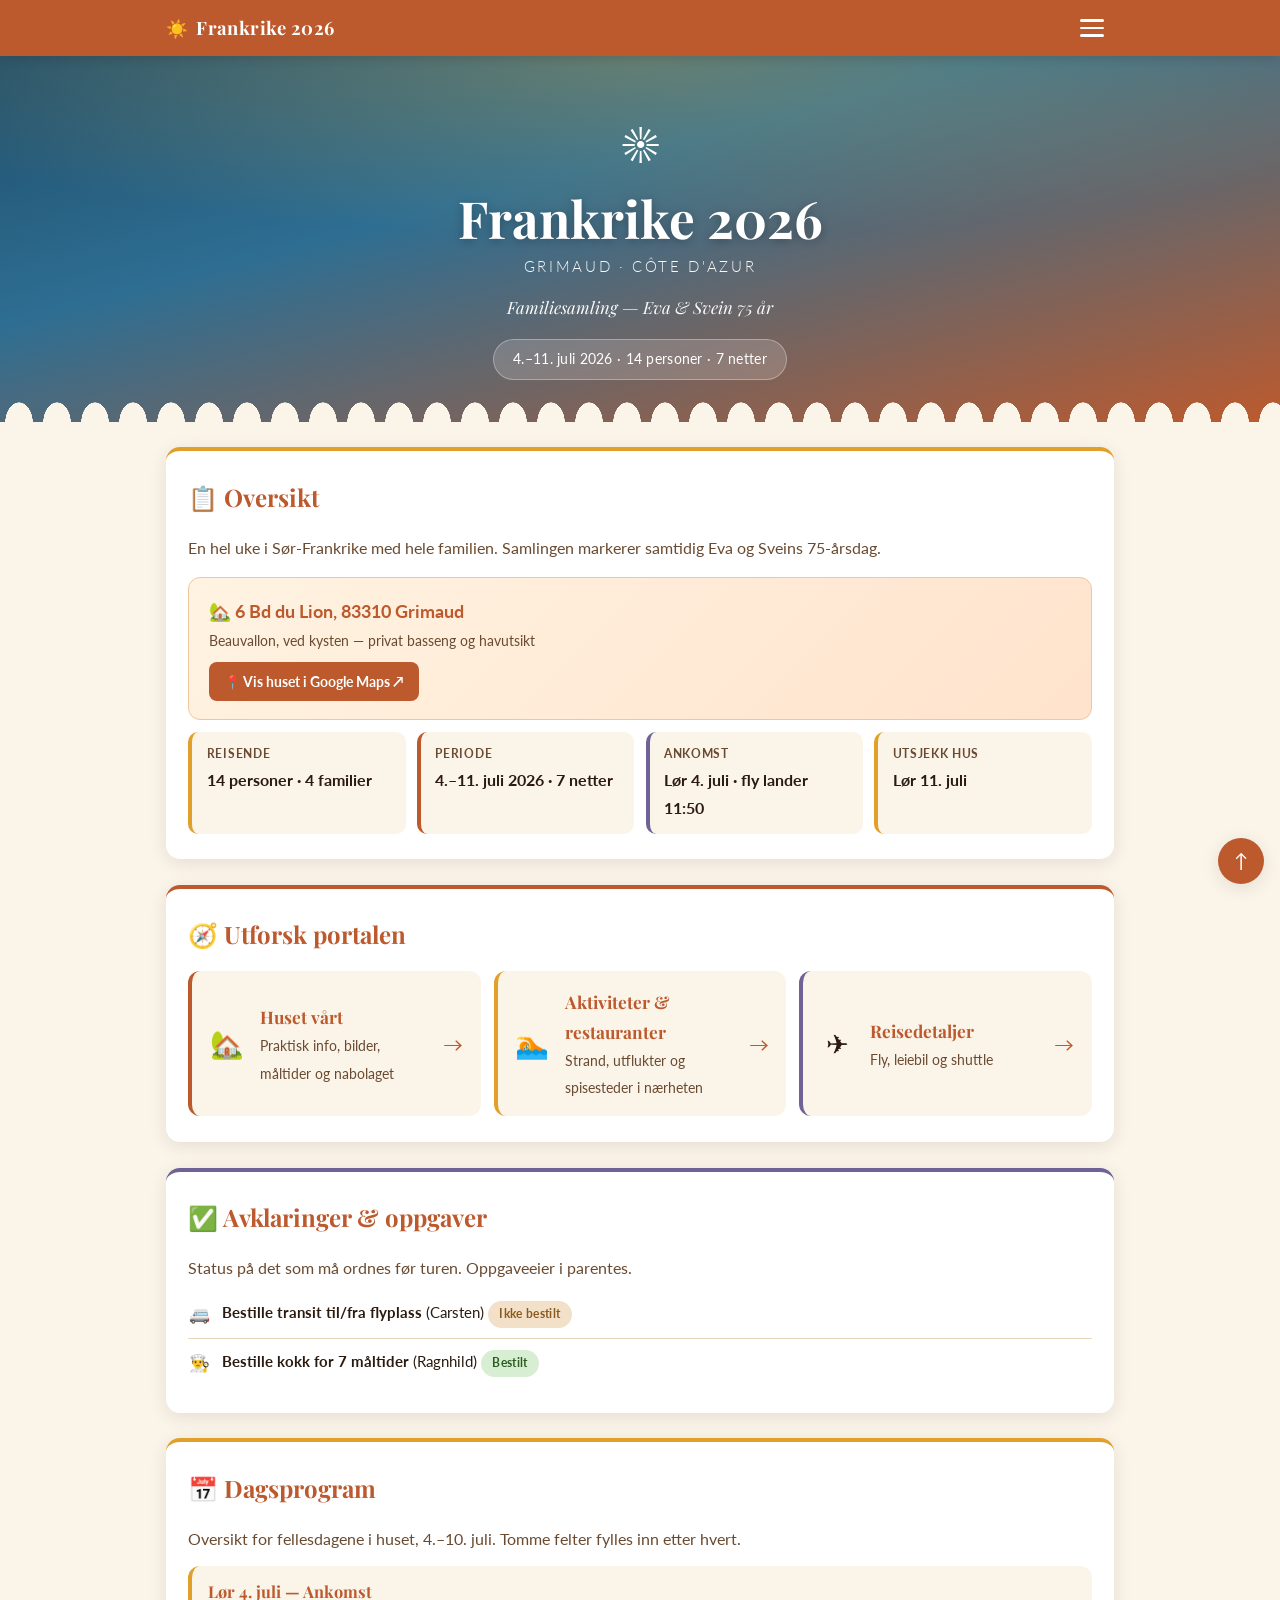
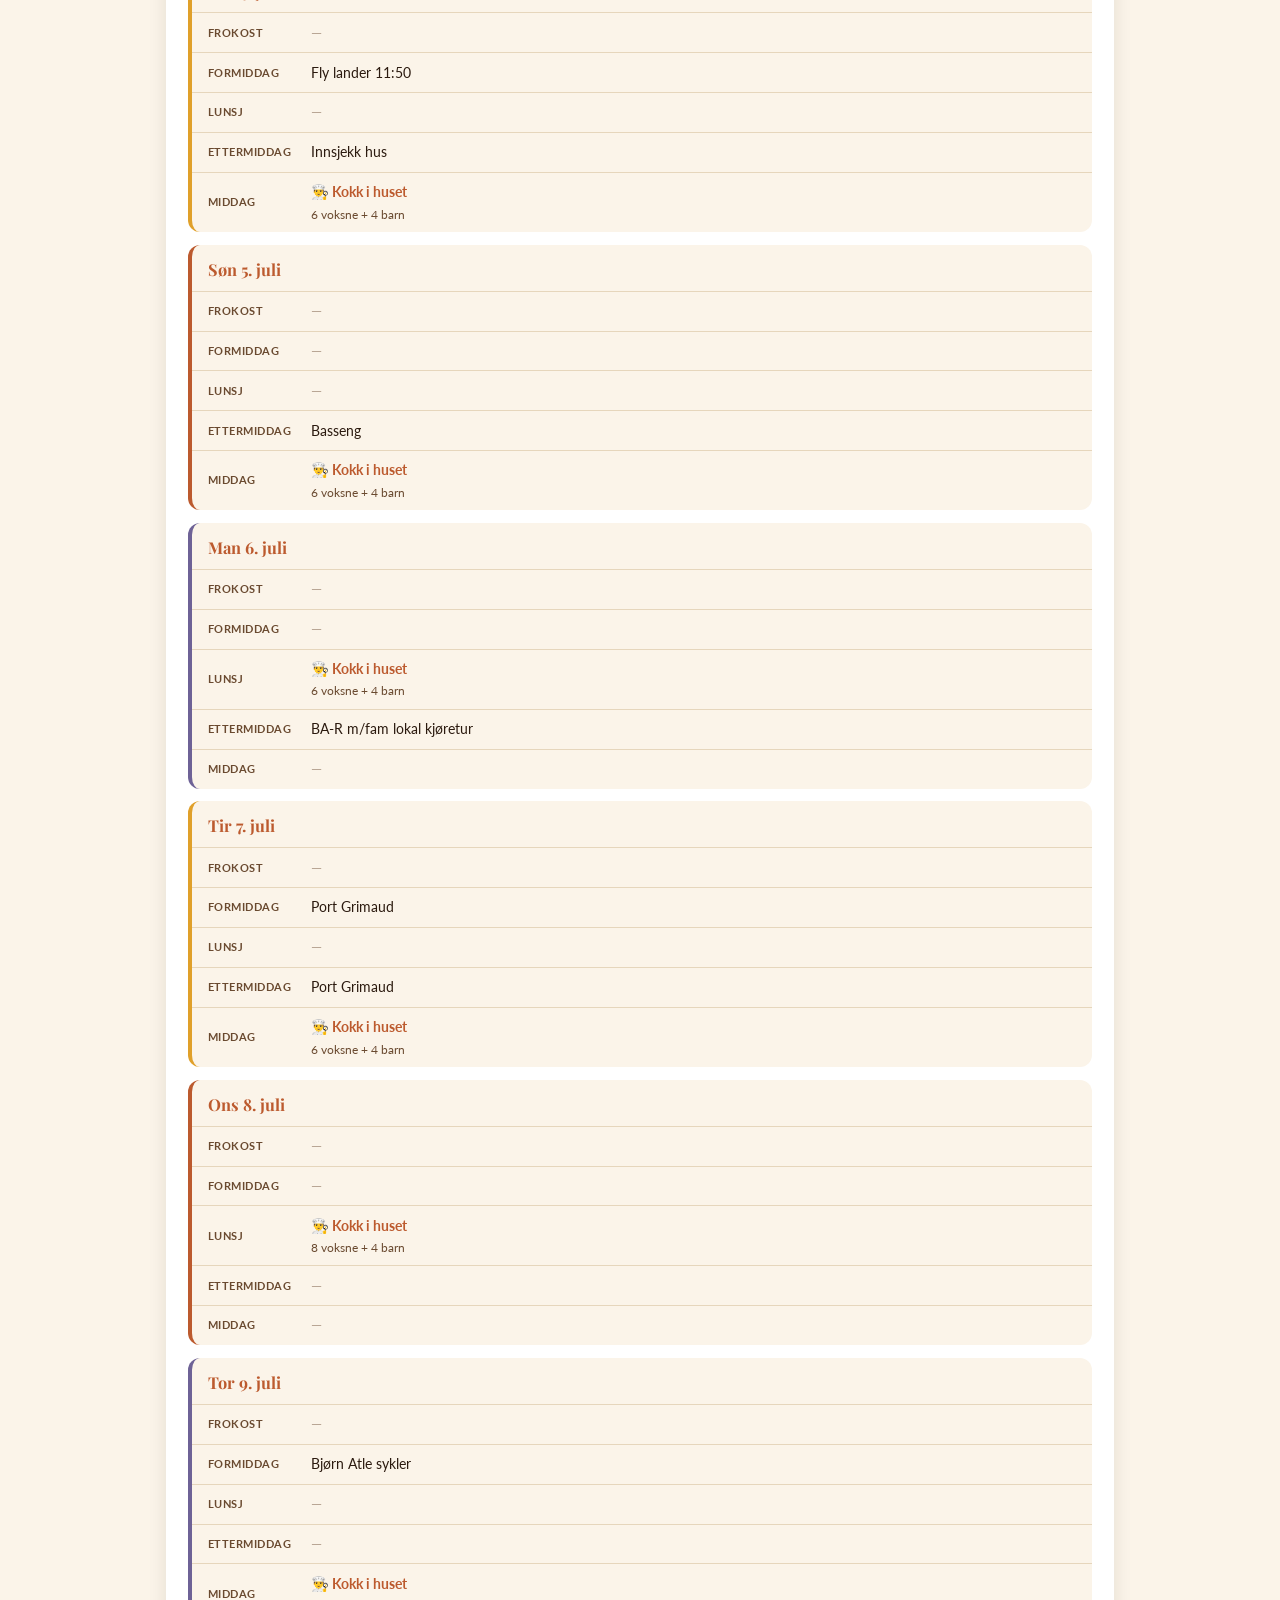
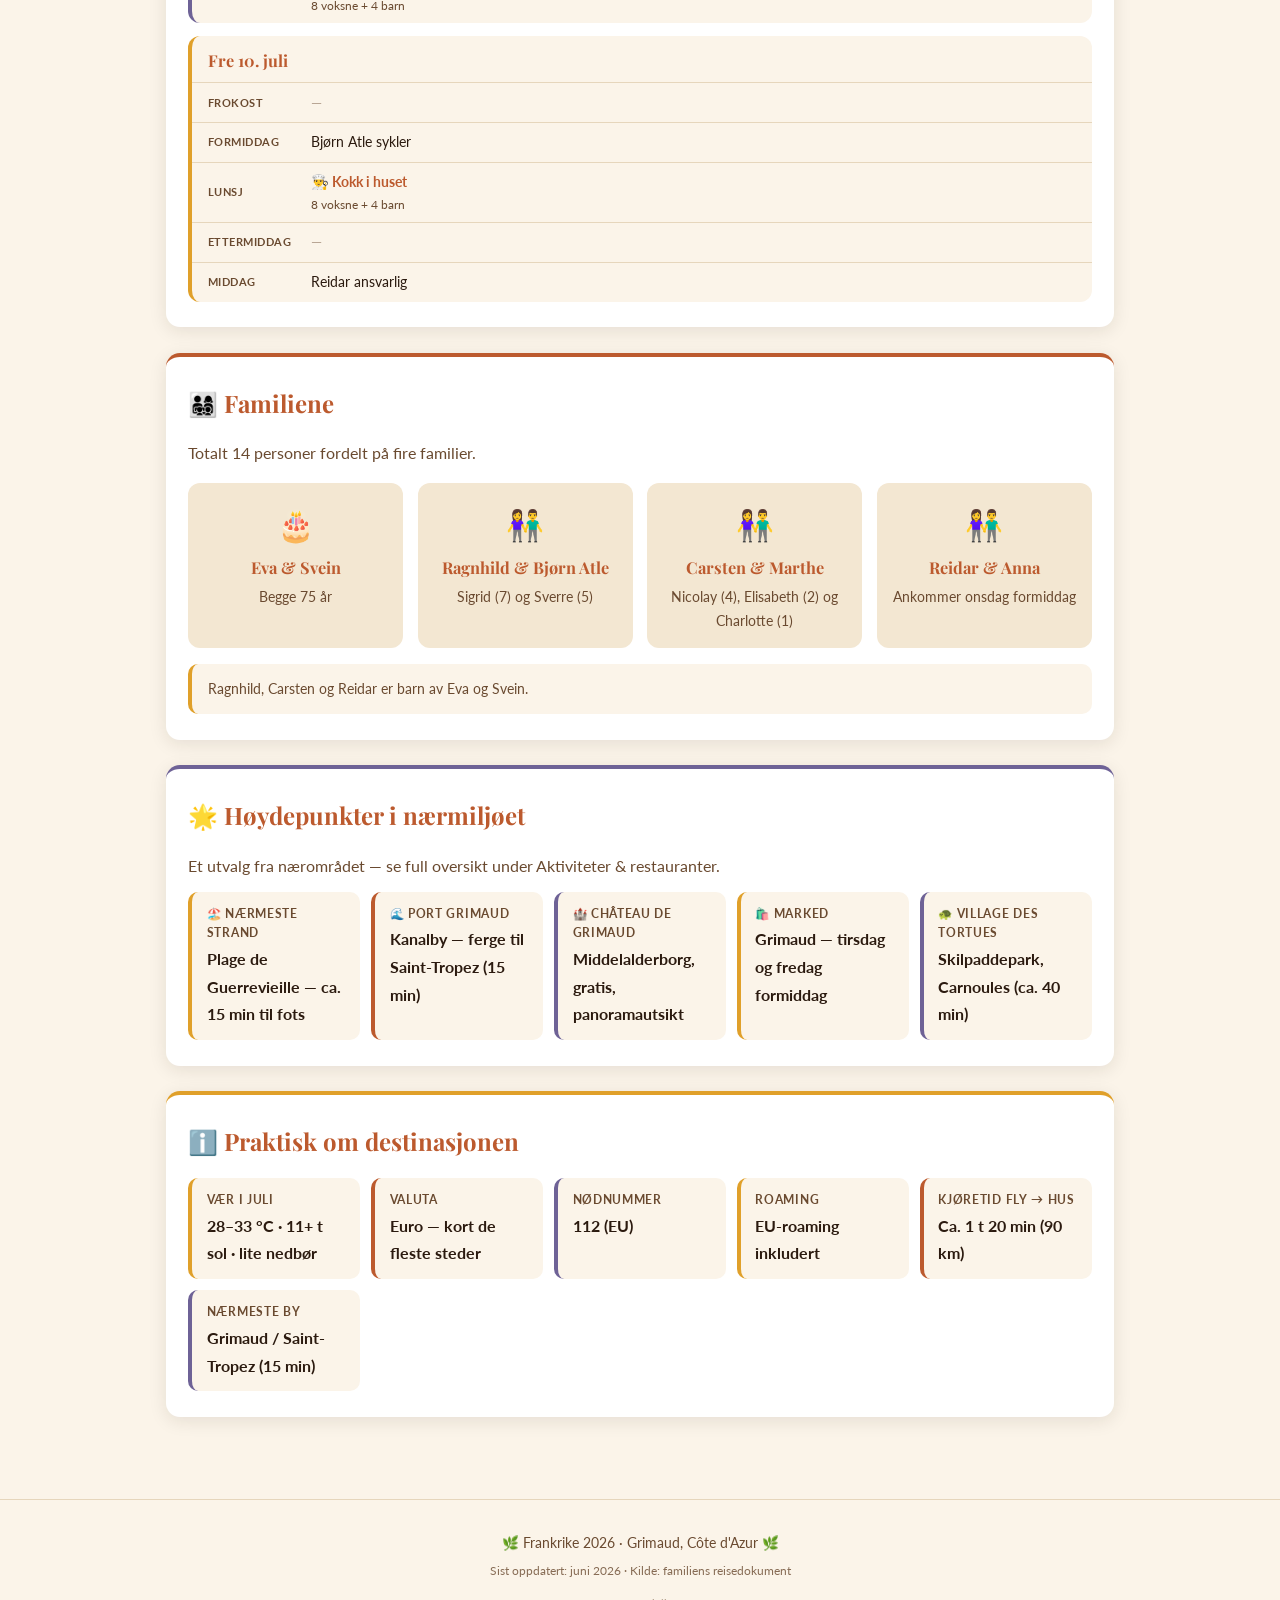
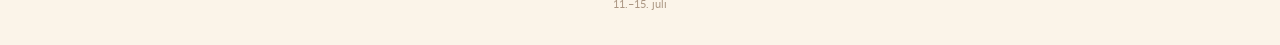
==== index.html @ f60c93c8 "Update index.html" ====
<!DOCTYPE html>
<html lang="no">
<head>
<meta charset="UTF-8" />
<meta name="viewport" content="width=device-width, initial-scale=1.0" />
<meta name="theme-color" content="#BC5A2E" />
<title>Frankrike 2026 · Grimaud</title>
<link rel="preconnect" href="https://fonts.googleapis.com" />
<link rel="preconnect" href="https://fonts.gstatic.com" crossorigin />
<link href="https://fonts.googleapis.com/css2?family=Playfair+Display:ital,wght@0,500;0,700;1,500&family=Lato:wght@300;400;700&display=swap" rel="stylesheet" />
<link rel="stylesheet" href="style.css" />

</head>
<body>

<!-- TOPPLINJE -->
<header class="topbar">
  <div class="topbar-inner">
    <a class="topbar-title" href="index.html"><span class="sol">☀️</span> Frankrike 2026</a>
    <button class="meny-knapp" id="menyKnapp" aria-label="Åpne meny" aria-expanded="false" aria-controls="meny">
      <span></span><span></span><span></span>
    </button>
  </div>
</header>

<!-- MENY -->
<nav class="meny" id="meny" aria-hidden="true">
  <div class="meny-panel">
    <a class="aktiv" href="index.html"><span class="ikon">🏠</span> Hjem</a>
    <a href="huset.html"><span class="ikon">🏡</span> Huset vårt</a>
    <a href="aktiviteter.html"><span class="ikon">🏊</span> Aktiviteter &amp; restauranter</a>
    <a href="reise.html"><span class="ikon">✈️</span> Reisedetaljer</a>
  </div>
</nav>

<!-- HERO -->
<header class="hero" id="hjem">
  <span class="sol-stor">☀️</span>
  <h1>Frankrike 2026</h1>
  <p class="stad">Grimaud · Côte d'Azur</p>
  <p class="ramme">Familiesamling — Eva &amp; Svein 75 år</p>
  <span class="chip">4.–11. juli 2026 · 14 personer · 7 netter</span>
</header>

<main>

  <!-- NØKKELINFO -->
  <section id="oversikt">
    <h2>📋 Oversikt</h2>
    <p class="ingress">En hel uke i Sør-Frankrike med hele familien. Samlingen markerer samtidig Eva og Sveins 75-årsdag.</p>

    <div class="adresse" style="margin-top:1rem">
      <div class="a1">🏡 6 Bd du Lion, 83310 Grimaud</div>
      <div class="a2">Beauvallon, ved kysten — privat basseng og havutsikt</div>
            <a class="kart-knapp" href="https://www.google.com/maps/search/?api=1&amp;query=6+Bd+du+Lion%2C+83310+Grimaud" target="_blank" rel="noopener">📍 Vis huset i Google Maps ↗</a>
    </div>

    <div class="grid">
      <div class="kort"><strong>Reisende</strong><span>14 personer · 4 familier</span></div>
      <div class="kort t"><strong>Periode</strong><span>4.–11. juli 2026 · 7 netter</span></div>
      <div class="kort l"><strong>Ankomst</strong><span>Lør 4. juli · fly lander 11:50</span></div>
      <div class="kort"><strong>Utsjekk hus</strong><span>Lør 11. juli</span></div>
    </div>

  </section>
  <!-- SNARVEIER -->
  <section id="utforsk">
    <h2>🧭 Utforsk portalen</h2>
    <div class="snarvei">
      <a href="huset.html">
        <span class="sn-ik">🏡</span>
        <span class="sn-tekst"><strong>Huset vårt</strong><span>Praktisk info, bilder, måltider og nabolaget</span></span>
        <span class="sn-pil">→</span>
      </a>
      <a href="aktiviteter.html">
        <span class="sn-ik">🏊</span>
        <span class="sn-tekst"><strong>Aktiviteter &amp; restauranter</strong><span>Strand, utflukter og spisesteder i nærheten</span></span>
        <span class="sn-pil">→</span>
      </a>
      <a href="reise.html">
        <span class="sn-ik">✈️</span>
        <span class="sn-tekst"><strong>Reisedetaljer</strong><span>Fly, leiebil og shuttle</span></span>
        <span class="sn-pil">→</span>
      </a>
    </div>
  </section>
  <!-- AVKLARINGER & OPPGAVER -->
  <section id="oppgaver">
    <h2>✅ Avklaringer &amp; oppgaver</h2>
    <p class="ingress">Status på det som må ordnes før turen. Oppgaveeier i parentes.</p>
    <ul class="liste">
      <li><span class="ik">🚐</span><div><strong>Bestille transit til/fra flyplass</strong> (Carsten) <span class="status-pill status-vent">Ikke bestilt</span></div></li>
      <li><span class="ik">👨‍🍳</span><div><strong>Bestille kokk for 7 måltider</strong> (Ragnhild) <span class="status-pill status-betalt">Bestilt</span></div></li>
    </ul>
  </section>
  <!-- DAGSPROGRAM -->
  <section id="dagsprogram">
    <h2>📅 Dagsprogram</h2>
    <p class="ingress">Oversikt for fellesdagene i huset, 4.–10. juli. Tomme felter fylles inn etter hvert.</p>
    <div class="prog">

      <div class="prog-dag">
        <h4>Lør 4. juli — Ankomst</h4>
        <div class="prog-rad"><span class="nar">Frokost</span><span class="hva tom">—</span></div>
        <div class="prog-rad"><span class="nar">Formiddag</span><span class="hva">Fly lander 11:50</span></div>
        <div class="prog-rad"><span class="nar">Lunsj</span><span class="hva tom">—</span></div>
        <div class="prog-rad"><span class="nar">Ettermiddag</span><span class="hva">Innsjekk hus</span></div>
        <div class="prog-rad"><span class="nar">Middag</span><span class="hva kokk">👨‍🍳 Kokk i huset <span class="ant">6 voksne + 4 barn</span></span></div>
      </div>

      <div class="prog-dag">
        <h4>Søn 5. juli</h4>
        <div class="prog-rad"><span class="nar">Frokost</span><span class="hva tom">—</span></div>
        <div class="prog-rad"><span class="nar">Formiddag</span><span class="hva tom">—</span></div>
        <div class="prog-rad"><span class="nar">Lunsj</span><span class="hva tom">—</span></div>
        <div class="prog-rad"><span class="nar">Ettermiddag</span><span class="hva">Basseng</span></div>
        <div class="prog-rad"><span class="nar">Middag</span><span class="hva kokk">👨‍🍳 Kokk i huset <span class="ant">6 voksne + 4 barn</span></span></div>
      </div>

      <div class="prog-dag">
        <h4>Man 6. juli</h4>
        <div class="prog-rad"><span class="nar">Frokost</span><span class="hva tom">—</span></div>
        <div class="prog-rad"><span class="nar">Formiddag</span><span class="hva tom">—</span></div>
        <div class="prog-rad"><span class="nar">Lunsj</span><span class="hva kokk">👨‍🍳 Kokk i huset <span class="ant">6 voksne + 4 barn</span></span></div>
        <div class="prog-rad"><span class="nar">Ettermiddag</span><span class="hva">BA-R m/fam lokal kjøretur</span></div>
        <div class="prog-rad"><span class="nar">Middag</span><span class="hva tom">—</span></div>
      </div>

      <div class="prog-dag">
        <h4>Tir 7. juli</h4>
        <div class="prog-rad"><span class="nar">Frokost</span><span class="hva tom">—</span></div>
        <div class="prog-rad"><span class="nar">Formiddag</span><span class="hva">Port Grimaud</span></div>
        <div class="prog-rad"><span class="nar">Lunsj</span><span class="hva tom">—</span></div>
        <div class="prog-rad"><span class="nar">Ettermiddag</span><span class="hva">Port Grimaud</span></div>
        <div class="prog-rad"><span class="nar">Middag</span><span class="hva kokk">👨‍🍳 Kokk i huset <span class="ant">6 voksne + 4 barn</span></span></div>
      </div>

      <div class="prog-dag">
        <h4>Ons 8. juli</h4>
        <div class="prog-rad"><span class="nar">Frokost</span><span class="hva tom">—</span></div>
        <div class="prog-rad"><span class="nar">Formiddag</span><span class="hva tom">—</span></div>
        <div class="prog-rad"><span class="nar">Lunsj</span><span class="hva kokk">👨‍🍳 Kokk i huset <span class="ant">8 voksne + 4 barn</span></span></div>
        <div class="prog-rad"><span class="nar">Ettermiddag</span><span class="hva tom">—</span></div>
        <div class="prog-rad"><span class="nar">Middag</span><span class="hva tom">—</span></div>
      </div>

      <div class="prog-dag">
        <h4>Tor 9. juli</h4>
        <div class="prog-rad"><span class="nar">Frokost</span><span class="hva tom">—</span></div>
        <div class="prog-rad"><span class="nar">Formiddag</span><span class="hva">Bjørn Atle sykler</span></div>
        <div class="prog-rad"><span class="nar">Lunsj</span><span class="hva tom">—</span></div>
        <div class="prog-rad"><span class="nar">Ettermiddag</span><span class="hva tom">—</span></div>
        <div class="prog-rad"><span class="nar">Middag</span><span class="hva kokk">👨‍🍳 Kokk i huset <span class="ant">8 voksne + 4 barn</span></span></div>
      </div>

      <div class="prog-dag">
        <h4>Fre 10. juli</h4>
        <div class="prog-rad"><span class="nar">Frokost</span><span class="hva tom">—</span></div>
        <div class="prog-rad"><span class="nar">Formiddag</span><span class="hva">Bjørn Atle sykler</span></div>
        <div class="prog-rad"><span class="nar">Lunsj</span><span class="hva kokk">👨‍🍳 Kokk i huset <span class="ant">8 voksne + 4 barn</span></span></div>
        <div class="prog-rad"><span class="nar">Ettermiddag</span><span class="hva tom">—</span></div>
        <div class="prog-rad"><span class="nar">Middag</span><span class="hva">Reidar ansvarlig</span></div>
      </div>

    </div>
  </section>
  <!-- FAMILIENE -->
  <section id="familiene">
    <h2>👨‍👩‍👧‍👦 Familiene</h2>
    <p class="ingress">Totalt 14 personer fordelt på fire familier.</p>
    <div class="fam">
      <div class="fam-kort"><span class="e">🎂</span><h4>Eva &amp; Svein</h4><p>Begge 75 år</p></div>
      <div class="fam-kort"><span class="e">👫</span><h4>Ragnhild &amp; Bjørn Atle</h4><p>Sigrid (7) og Sverre (5)</p></div>
      <div class="fam-kort"><span class="e">👫</span><h4>Carsten &amp; Marthe</h4><p>Nicolay (4), Elisabeth (2) og Charlotte (1)</p></div>
      <div class="fam-kort"><span class="e">👫</span><h4>Reidar &amp; Anna</h4><p>Ankommer onsdag formiddag</p></div>
    </div>
    <p class="notis">Ragnhild, Carsten og Reidar er barn av Eva og Svein.</p>
  </section>
  <!-- HØYDEPUNKTER -->
  <section id="hoydepunkter">
    <h2>🌟 Høydepunkter i nærmiljøet</h2>
    <p class="ingress">Et utvalg fra nærområdet — se full oversikt under Aktiviteter &amp; restauranter.</p>
    <div class="grid">
      <div class="kort"><strong>🏖️ Nærmeste strand</strong><span>Plage de Guerrevieille — ca. 15 min til fots</span></div>
      <div class="kort t"><strong>🌊 Port Grimaud</strong><span>Kanalby — ferge til Saint-Tropez (15 min)</span></div>
      <div class="kort l"><strong>🏰 Château de Grimaud</strong><span>Middelalderborg, gratis, panoramautsikt</span></div>
      <div class="kort"><strong>🛍️ Marked</strong><span>Grimaud — tirsdag og fredag formiddag</span></div>
      <div class="kort l"><strong>🐢 Village des Tortues</strong><span>Skilpaddepark, Carnoules (ca. 40 min)</span></div>
    </div>
  </section>
  <!-- PRAKTISK OM DESTINASJONEN -->
  <section id="praktisk-kort">
    <h2>ℹ️ Praktisk om destinasjonen</h2>
    <div class="grid">
      <div class="kort"><strong>Vær i juli</strong><span>28–33 °C · 11+ t sol · lite nedbør</span></div>
      <div class="kort t"><strong>Valuta</strong><span>Euro — kort de fleste steder</span></div>
      <div class="kort l"><strong>Nødnummer</strong><span>112 (EU)</span></div>
      <div class="kort"><strong>Roaming</strong><span>EU-roaming inkludert</span></div>
      <div class="kort t"><strong>Kjøretid fly → hus</strong><span>Ca. 1 t 20 min (90 km)</span></div>
      <div class="kort l"><strong>Nærmeste by</strong><span>Grimaud / Saint-Tropez (15 min)</span></div>
    </div>
  </section>




</main>

<a href="#hjem" class="topp-knapp" aria-label="Til toppen">↑</a>

<footer>
  <p>🌿 Frankrike 2026 · Grimaud, Côte d'Azur 🌿</p>
  <p class="lite">Sist oppdatert: juni 2026 · Kilde: familiens reisedokument</p>
  <p class="lite" style="margin-top:.8rem;opacity:.55;font-size:.7rem"><a href="forlengelse.html" style="color:inherit;text-decoration:none">11.–15. juli</a></p>
</footer>

<script>
  var knapp = document.getElementById('menyKnapp');
  var meny  = document.getElementById('meny');

  function settMeny(apen){
    knapp.setAttribute('aria-expanded', apen ? 'true' : 'false');
    meny.setAttribute('aria-hidden', apen ? 'false' : 'true');
    meny.classList.toggle('apen', apen);
    document.body.classList.toggle('meny-laast', apen);
  }
  knapp.addEventListener('click', function(){
    settMeny(!meny.classList.contains('apen'));
  });
  meny.querySelectorAll('a').forEach(function(a){
    a.addEventListener('click', function(){ settMeny(false); });
  });
  meny.addEventListener('click', function(e){
    if(e.target === meny){ settMeny(false); }
  });
  document.addEventListener('keydown', function(e){
    if(e.key === 'Escape'){ settMeny(false); }
  });
</script>

</body>
</html>
---- style.css ----
/* =========================================================
   Frankrike 2026 · Grimaud — felles stil for alle sider
   Palett: Provençalsk krem / amber / terrakotta
   ========================================================= */

:root{
  --krem:#FBF4E9;
  --krem-2:#F3E7D2;
  --terra:#BC5A2E;
  --terra-2:#D9794A;
  --amber:#E0A02A;
  --amber-2:#F0C04A;
  --lavendel:#6E6296;
  --hav:#2E6E92;
  --blekk:#2B1A0F;
  --blekk-2:#6A4A30;
  --hvit:#ffffff;
  --linje:#E6D6BC;
  --skygge:0 4px 18px rgba(43,26,15,.10);
  --radius:14px;
  --topp:56px;
}
*{box-sizing:border-box;margin:0;padding:0}
html{scroll-behavior:smooth;scroll-padding-top:calc(var(--topp) + 12px)}
@media (prefers-reduced-motion:reduce){html{scroll-behavior:auto}}
body{
  font-family:'Lato',system-ui,sans-serif;
  background:var(--krem);
  color:var(--blekk);
  line-height:1.7;
  -webkit-font-smoothing:antialiased;
}
body.meny-laast{overflow:hidden}
a{color:var(--terra)}

/* ===== TOPPLINJE ===== */
.topbar{
  position:sticky;top:0;z-index:200;
  height:var(--topp);
  background:var(--terra);
  color:var(--hvit);
  box-shadow:0 2px 10px rgba(43,26,15,.18);
}
.topbar-inner{
  max-width:980px;margin:0 auto;height:100%;
  display:flex;align-items:center;justify-content:space-between;
  padding:0 1rem;
}
.topbar-title{
  font-family:'Playfair Display',serif;
  font-weight:700;font-size:1.15rem;letter-spacing:.02em;
  display:flex;align-items:center;gap:.5rem;
  color:var(--hvit);text-decoration:none;
}
.topbar-title .sol{font-size:1.1rem}
.meny-knapp{
  width:44px;height:44px;border:none;background:transparent;
  display:flex;flex-direction:column;justify-content:center;align-items:center;gap:5px;
  cursor:pointer;border-radius:8px;
}
.meny-knapp span{
  display:block;width:24px;height:2.5px;background:var(--hvit);border-radius:2px;
  transition:transform .25s ease,opacity .2s ease;
}
.meny-knapp[aria-expanded="true"] span:nth-child(1){transform:translateY(7.5px) rotate(45deg)}
.meny-knapp[aria-expanded="true"] span:nth-child(2){opacity:0}
.meny-knapp[aria-expanded="true"] span:nth-child(3){transform:translateY(-7.5px) rotate(-45deg)}

/* ===== MENY-OVERLAY ===== */
.meny{
  position:fixed;left:0;right:0;top:var(--topp);bottom:0;z-index:150;
  background:rgba(43,26,15,.55);
  opacity:0;visibility:hidden;transition:opacity .2s ease,visibility .2s ease;
}
.meny.apen{opacity:1;visibility:visible}
.meny-panel{
  background:var(--krem);
  max-width:980px;margin:0 auto;
  max-height:100%;overflow-y:auto;
  padding:.5rem 0 1.5rem;
  box-shadow:0 12px 30px rgba(43,26,15,.25);
  transform:translateY(-8px);transition:transform .25s ease;
}
.meny.apen .meny-panel{transform:translateY(0)}
.meny a{
  display:flex;align-items:center;gap:.85rem;
  padding:.9rem 1.4rem;
  color:var(--blekk);text-decoration:none;font-weight:700;font-size:1.02rem;
  border-bottom:1px solid var(--linje);
}
.meny a:last-child{border-bottom:none}
.meny a .ikon{font-size:1.2rem;width:1.6rem;text-align:center}
.meny a:active{background:var(--krem-2)}
.meny a.aktiv{color:var(--terra);background:var(--krem-2);border-left:4px solid var(--terra);padding-left:1rem}

/* ===== HERO ===== */
.hero{
  position:relative;overflow:hidden;color:var(--hvit);text-align:center;
  padding:3rem 1.4rem 2.6rem;
  background:
    radial-gradient(120% 90% at 50% 0%, rgba(240,192,74,.30) 0%, rgba(240,192,74,0) 55%),
    linear-gradient(165deg,#1F4E6B 0%,#2E6E92 38%,#BC5A2E 100%);
}
.hero::after{
  content:"";position:absolute;left:0;right:0;bottom:-1px;height:34px;
  background:radial-gradient(60% 100% at 50% 100%,var(--krem) 0%,var(--krem) 60%,transparent 61%);
  background-size:38px 34px;background-repeat:repeat-x;
}
.hero .sol-stor{
  font-size:3rem;display:block;margin-bottom:.4rem;
  animation:flyt 6s ease-in-out infinite;
}
@keyframes flyt{0%,100%{transform:translateY(0)}50%{transform:translateY(-7px)}}
@media (prefers-reduced-motion:reduce){.hero .sol-stor{animation:none}}
.hero h1{
  font-family:'Playfair Display',serif;font-weight:700;
  font-size:clamp(2.1rem,7vw,3.2rem);line-height:1.05;
  text-shadow:0 2px 10px rgba(0,0,0,.28);
}
.hero .stad{
  font-weight:300;letter-spacing:.18em;text-transform:uppercase;
  font-size:.92rem;margin-top:.5rem;opacity:.95;
}
.hero .ramme{
  margin-top:.9rem;font-style:italic;font-family:'Playfair Display',serif;
  font-size:1.05rem;opacity:.97;
}
.hero .chip{
  display:inline-block;margin-top:1.1rem;
  background:rgba(255,255,255,.16);border:1px solid rgba(255,255,255,.32);
  border-radius:999px;padding:.45rem 1.2rem;font-size:.9rem;letter-spacing:.02em;
  backdrop-filter:blur(4px);
}

/* Mindre, sekundær hero for undersider (uten stor animasjon) */
.hero.under-hero{padding:2.2rem 1.4rem 2rem}
.hero.under-hero .sol-stor{font-size:2.2rem;animation:none}
.hero.under-hero h1{font-size:clamp(1.8rem,6vw,2.6rem)}

/* ===== INNHOLD ===== */
main{max-width:980px;margin:0 auto;padding:1.6rem 1rem 3.5rem}
section{
  background:var(--hvit);border-radius:var(--radius);box-shadow:var(--skygge);
  padding:1.6rem 1.4rem;margin-bottom:1.6rem;
  border-top:4px solid var(--amber);
}
section:nth-of-type(3n+2){border-top-color:var(--terra)}
section:nth-of-type(3n){border-top-color:var(--lavendel)}
section h2{
  font-family:'Playfair Display',serif;font-size:1.5rem;color:var(--terra);
  display:flex;align-items:center;gap:.55rem;margin-bottom:1rem;
}
section .ingress{color:var(--blekk-2);margin-bottom:.4rem}
h3.under{
  font-size:.8rem;text-transform:uppercase;letter-spacing:.08em;color:var(--blekk-2);
  margin:1.4rem 0 .7rem;font-weight:700;
}
h3.under:first-of-type{margin-top:.6rem}

/* ===== INFO-KORT ===== */
.grid{
  display:grid;grid-template-columns:repeat(auto-fit,minmax(150px,1fr));gap:.7rem;margin-top:.8rem;
}
.kort{
  background:var(--krem);border-radius:10px;padding:.75rem .9rem;border-left:4px solid var(--amber);
}
.kort.t{border-left-color:var(--terra)}
.kort.l{border-left-color:var(--lavendel)}
.kort strong{display:block;font-size:.72rem;text-transform:uppercase;letter-spacing:.06em;color:var(--blekk-2);margin-bottom:.15rem}
.kort span{font-weight:700;color:var(--blekk);font-size:.98rem}
.kort .kort-lenke{display:block;margin-top:.45rem;font-size:.8rem;font-weight:700;color:var(--terra);text-decoration:none}
.kort .kort-lenke:active{opacity:.7}

/* Kart-/rute-knapp */
.kart-knapp{
  display:inline-flex;align-items:center;gap:.4rem;margin-top:.5rem;
  background:var(--terra);color:#fff;text-decoration:none;font-weight:700;font-size:.86rem;
  border-radius:8px;padding:.5rem .95rem;
}
.kart-knapp:active{opacity:.85}

/* ===== SNARVEIER (landingsside → undersider) ===== */
.snarvei{
  display:grid;grid-template-columns:repeat(auto-fit,minmax(240px,1fr));gap:.8rem;margin-top:.4rem;
}
.snarvei a{
  display:flex;align-items:center;gap:1rem;text-decoration:none;
  background:var(--krem);border-radius:12px;padding:1rem 1.1rem;
  border-left:4px solid var(--terra);color:var(--blekk);
  transition:transform .15s ease,box-shadow .15s ease;
}
.snarvei a:active{transform:scale(.99);box-shadow:var(--skygge)}
.snarvei a:nth-child(2){border-left-color:var(--amber)}
.snarvei a:nth-child(3){border-left-color:var(--lavendel)}
.snarvei .sn-ik{font-size:1.7rem;flex:0 0 2.1rem;text-align:center}
.snarvei .sn-tekst{flex:1}
.snarvei .sn-tekst strong{display:block;font-family:'Playfair Display',serif;font-size:1.08rem;color:var(--terra)}
.snarvei .sn-tekst span{font-size:.85rem;color:var(--blekk-2)}
.snarvei .sn-pil{color:var(--terra);font-size:1.25rem;flex:0 0 auto}

/* ===== FAMILIE ===== */
.fam{display:grid;grid-template-columns:repeat(auto-fit,minmax(150px,1fr));gap:.9rem;margin-top:1rem}
.fam-kort{background:var(--krem-2);border-radius:12px;padding:1rem;text-align:center}
.fam-kort .e{font-size:1.9rem;display:block;margin-bottom:.25rem}
.fam-kort h4{font-family:'Playfair Display',serif;color:var(--terra);font-size:1.02rem;margin-bottom:.2rem}
.fam-kort p{font-size:.86rem;color:var(--blekk-2)}
.notis{
  margin-top:1rem;background:var(--krem);border-radius:10px;padding:.8rem 1rem;
  font-size:.9rem;color:var(--blekk-2);border-left:4px solid var(--amber);
}

/* ===== DAGSPROGRAM ===== */
.prog{display:grid;gap:.8rem;margin-top:.9rem}
.prog-dag{background:var(--krem);border-radius:12px;border-left:4px solid var(--amber);overflow:hidden}
.prog-dag:nth-child(3n+2){border-left-color:var(--terra)}
.prog-dag:nth-child(3n){border-left-color:var(--lavendel)}
.prog-dag h4{font-family:'Playfair Display',serif;color:var(--terra);font-size:1.02rem;padding:.7rem .95rem .45rem}
.prog-rad{display:grid;grid-template-columns:94px 1fr;gap:.6rem;padding:.45rem .95rem;border-top:1px solid var(--linje);font-size:.9rem}
.prog-rad .nar{font-size:.68rem;text-transform:uppercase;letter-spacing:.05em;color:var(--blekk-2);font-weight:700;align-self:center}
.prog-rad .hva{color:var(--blekk)}
.prog-rad .hva.tom{color:var(--blekk-2);opacity:.45}
.prog-rad .hva.kokk{color:var(--terra);font-weight:700}
.prog-rad .hva.kokk .ant{display:block;font-weight:400;font-size:.74rem;color:var(--blekk-2)}

/* ===== TIDSLINJE ===== */
.dag{display:flex;gap:1rem;margin-bottom:1rem}
.dag:last-child{margin-bottom:0}
.dag .dato{
  flex:0 0 84px;background:var(--terra);color:var(--hvit);border-radius:10px;
  text-align:center;padding:.5rem .3rem;font-weight:700;font-size:.82rem;line-height:1.25;
  align-self:flex-start;
}
.dag.tbd .dato{background:var(--lavendel)}
.dag .tekst{flex:1;border-left:2px solid var(--linje);padding-left:.9rem}
.dag .tekst h4{font-size:1rem;margin-bottom:.2rem}
.dag .tekst p{font-size:.92rem;color:var(--blekk-2)}

/* ===== FLY / BIL-KORT ===== */
.flykort{
  background:linear-gradient(135deg,var(--krem) 0%,#E9F1F7 100%);
  border:1px solid #D5E1EA;border-radius:12px;padding:1.1rem 1.2rem;margin-bottom:1rem;
}
.flykort .topp-rad{display:flex;justify-content:space-between;align-items:center;gap:.5rem;flex-wrap:wrap;margin-bottom:.7rem}
.flykort .rute{font-family:'Playfair Display',serif;font-size:1.15rem}
.ref{background:var(--terra);color:var(--hvit);border-radius:6px;padding:.18rem .6rem;font-size:.78rem;font-weight:700;letter-spacing:.04em}
.flydetalj{display:grid;grid-template-columns:1fr 1fr;gap:.5rem .9rem;font-size:.9rem}
.flydetalj .f strong{display:block;font-size:.68rem;text-transform:uppercase;letter-spacing:.05em;color:var(--blekk-2)}
.tag{display:inline-block;margin-top:.7rem;background:var(--amber-2);color:#7A4A00;border-radius:999px;padding:.18rem .7rem;font-size:.78rem;font-weight:700}

.bilkort{background:var(--krem);border:1px solid var(--linje);border-radius:12px;padding:1.1rem 1.2rem;margin-bottom:1rem}
.bilkort .navn{font-size:1.1rem;font-weight:700}
.bilkort .meta{font-size:.84rem;color:var(--blekk-2);margin-top:.15rem}
.specs{display:flex;flex-wrap:wrap;gap:.5rem;margin-top:.8rem}
.spec{background:var(--hvit);border:1px solid var(--linje);border-radius:7px;padding:.28rem .65rem;font-size:.82rem}
.varsel{margin-top:.85rem;background:#FFF6EC;border-left:3px solid var(--amber);border-radius:7px;padding:.6rem .9rem;font-size:.86rem;color:var(--blekk-2)}
.status-pill{display:inline-block;border-radius:999px;padding:.18rem .7rem;font-size:.76rem;font-weight:700;letter-spacing:.03em}
.status-betalt{background:#D8EED3;color:#2C5E22}
.status-vent{background:#F3E0C8;color:#8A5A1E}

/* ===== SHUTTLE-TABELL ===== */
.tilbud{margin-top:.6rem;border:1px solid var(--linje);border-radius:10px;overflow:hidden}
.tilbud-rad{display:grid;grid-template-columns:1.3fr .8fr auto;gap:.4rem;align-items:center;padding:.7rem .9rem;border-bottom:1px solid var(--linje);font-size:.9rem}
.tilbud-rad:last-child{border-bottom:none}
.tilbud-rad.best{background:#F4F7F0}
.tilbud-rad .navn{font-weight:700}
.tilbud-rad .pris{font-weight:700;color:var(--terra)}
.anbefalt{display:inline-block;font-size:.66rem;font-weight:700;text-transform:uppercase;letter-spacing:.05em;background:var(--lavendel);color:#fff;border-radius:999px;padding:.08rem .5rem;margin-left:.35rem;vertical-align:middle}

/* ===== LISTER ===== */
.liste{list-style:none;margin-top:.6rem}
.liste li{display:flex;gap:.7rem;padding:.6rem 0;border-bottom:1px solid var(--linje);font-size:.94rem}
.liste li:last-child{border-bottom:none}
.liste .ik{flex:0 0 1.4rem;text-align:center;font-size:1.05rem}
.liste li strong{color:var(--blekk)}

/* ===== RESTAURANT ===== */
.rest{border:1px solid var(--linje);border-radius:12px;padding:1rem 1.1rem;margin-bottom:.9rem;background:var(--krem)}
.rest .r-topp{display:flex;justify-content:space-between;gap:.5rem;align-items:baseline;flex-wrap:wrap}
.rest h4{font-family:'Playfair Display',serif;font-size:1.08rem;color:var(--blekk)}
.rest .stj{font-weight:700;color:var(--terra);white-space:nowrap;font-size:.92rem}
.rest .r-meta{font-size:.85rem;color:var(--blekk-2);margin-top:.35rem}
.rest .r-meta div{margin-top:.15rem}
.rest .egnet{margin-top:.5rem;font-size:.86rem}
.rest a{font-weight:700;white-space:nowrap}

/* ===== BILDER / GALLERI ===== */
.galleri{display:grid;grid-template-columns:repeat(auto-fit,minmax(220px,1fr));gap:.7rem;margin-top:1rem}
.galleri figure{margin:0;border-radius:12px;overflow:hidden;box-shadow:var(--skygge);background:var(--krem-2)}
.galleri img{display:block;width:100%;height:200px;object-fit:cover}
.galleri figcaption{font-size:.8rem;color:var(--blekk-2);padding:.45rem .7rem}
.bilde-stor{border-radius:12px;overflow:hidden;box-shadow:var(--skygge);margin-top:1rem}
.bilde-stor img{display:block;width:100%;height:auto}

/* ===== ADRESSE ===== */
.adresse{
  background:linear-gradient(135deg,#FFF3E2,#FFE3CC);border:1px solid #F0C79A;
  border-radius:12px;padding:1.1rem 1.2rem;margin-bottom:.4rem;
}
.adresse .a1{font-size:1.12rem;font-weight:700;color:var(--terra)}
.adresse .a2{font-size:.9rem;color:var(--blekk-2);margin-top:.2rem}

/* ===== KONTAKTER ===== */
.kontakt-tittel{font-family:'Playfair Display',serif;font-size:1.05rem;color:var(--terra);margin:1.4rem 0 .6rem}

/* ===== TIL TOPPEN ===== */
.topp-knapp{
  position:fixed;right:1rem;bottom:1rem;z-index:120;
  width:46px;height:46px;border-radius:50%;border:none;cursor:pointer;
  background:var(--terra);color:#fff;font-size:1.2rem;box-shadow:var(--skygge);
  display:flex;align-items:center;justify-content:center;text-decoration:none;
}

/* ===== FOOTER ===== */
footer{text-align:center;padding:2rem 1rem;color:var(--blekk-2);font-size:.85rem;border-top:1px solid var(--linje)}
footer .lite{font-size:.76rem;margin-top:.4rem;opacity:.8}

@media (max-width:480px){
  .flydetalj{grid-template-columns:1fr 1fr}
  .tilbud-rad{grid-template-columns:1fr auto auto}
  section{padding:1.3rem 1.05rem}
  section h2{font-size:1.35rem}
}
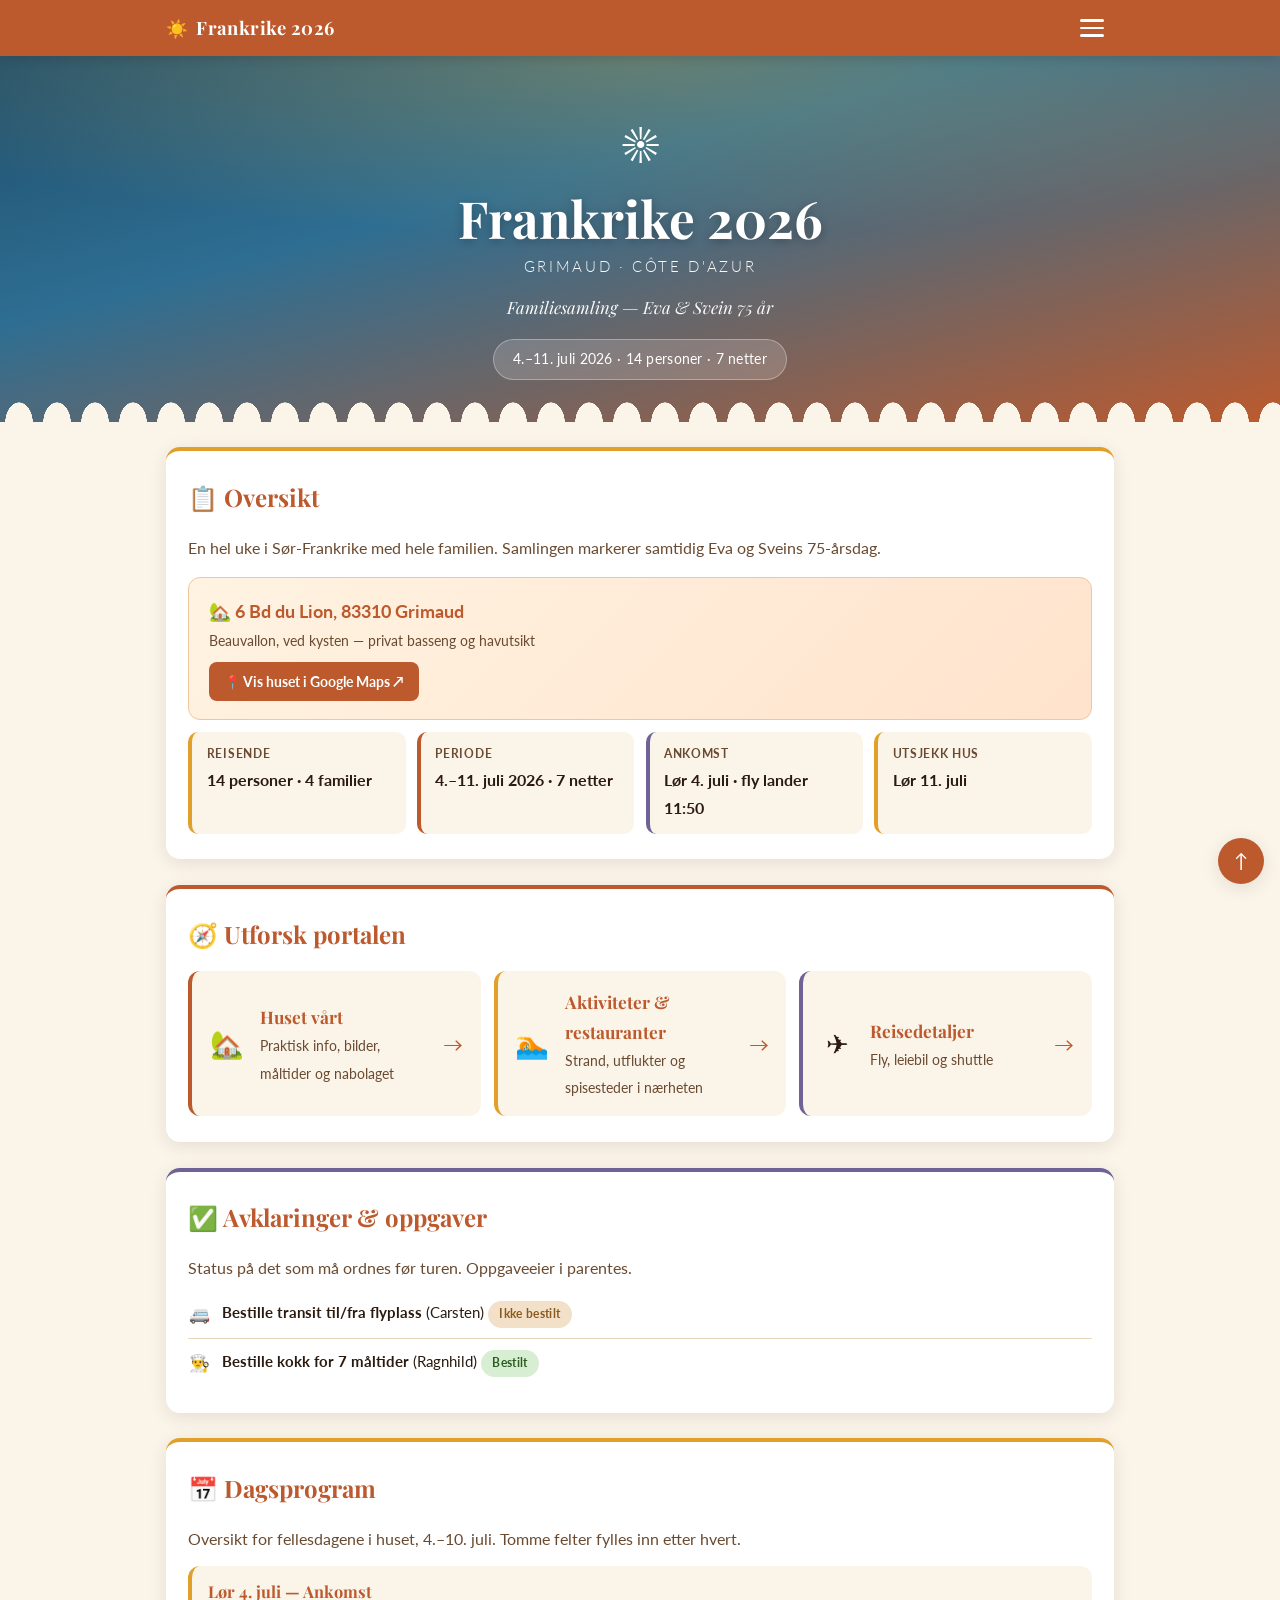
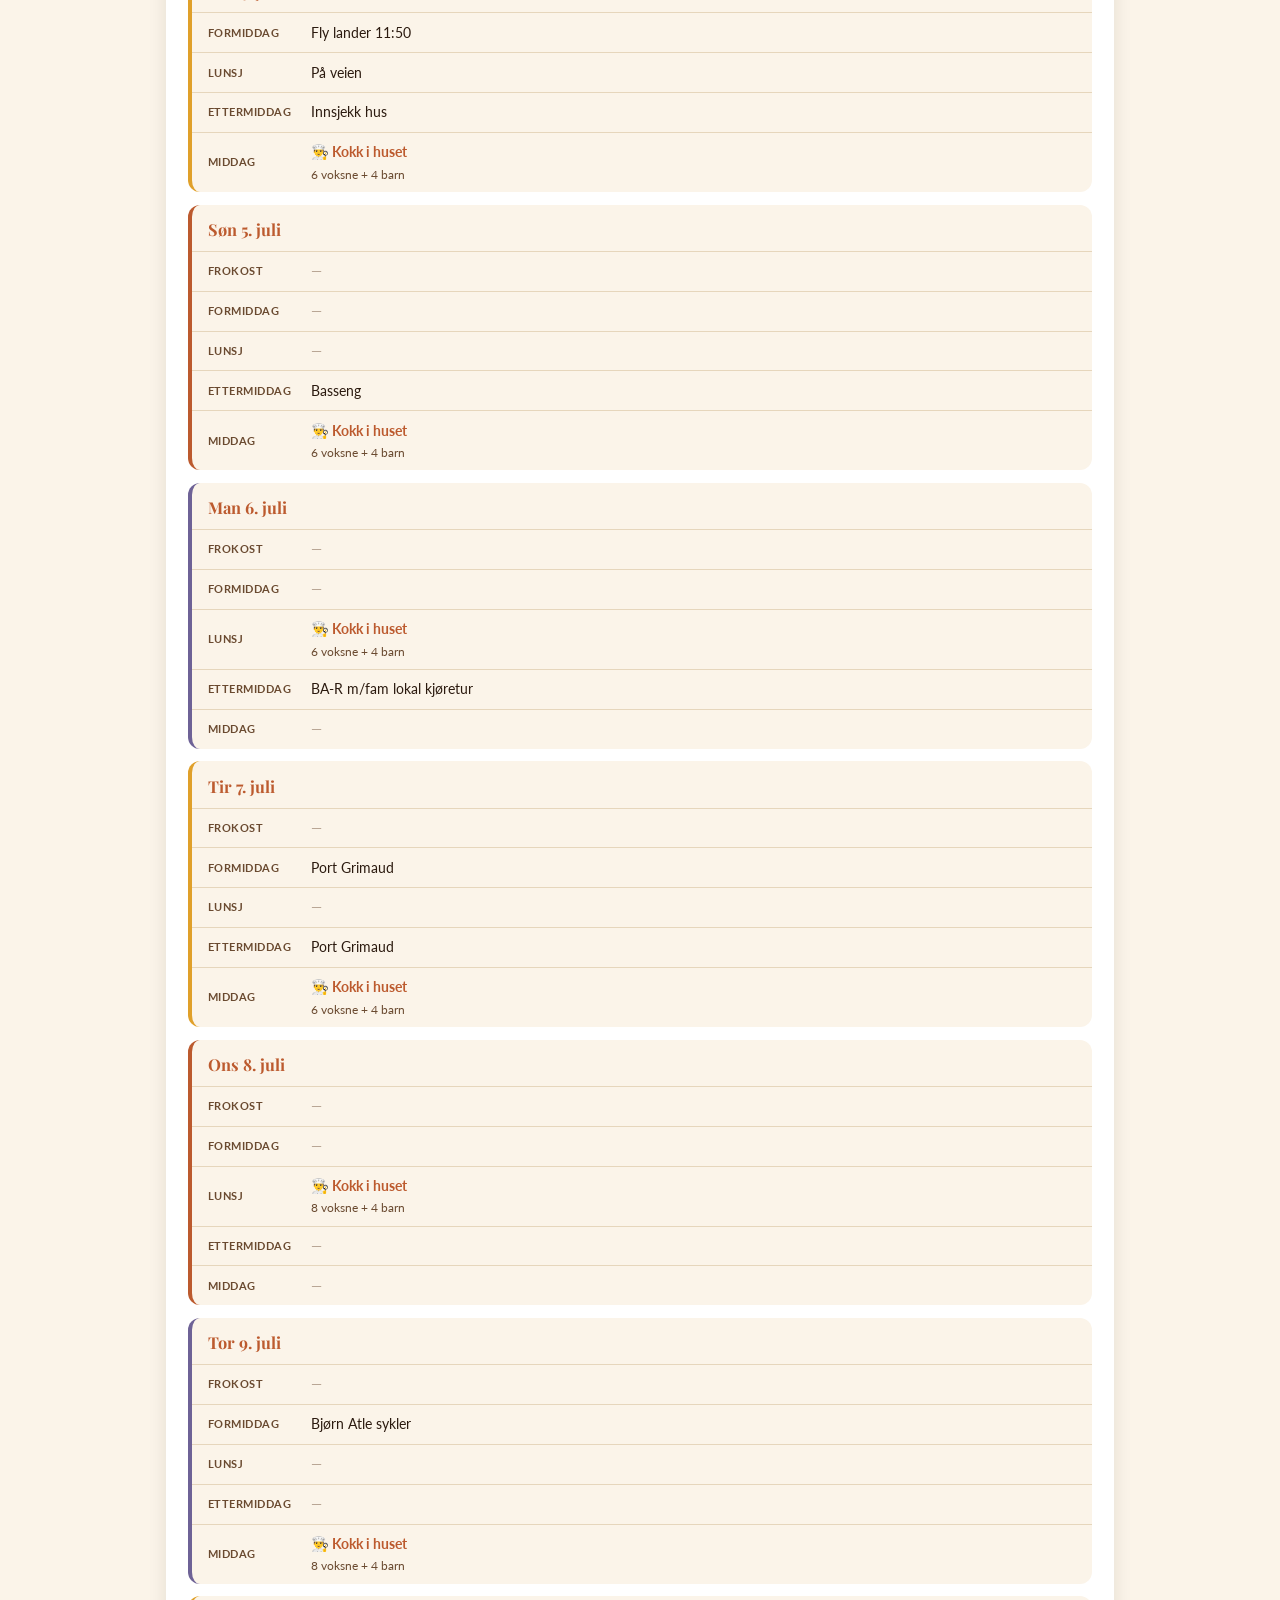
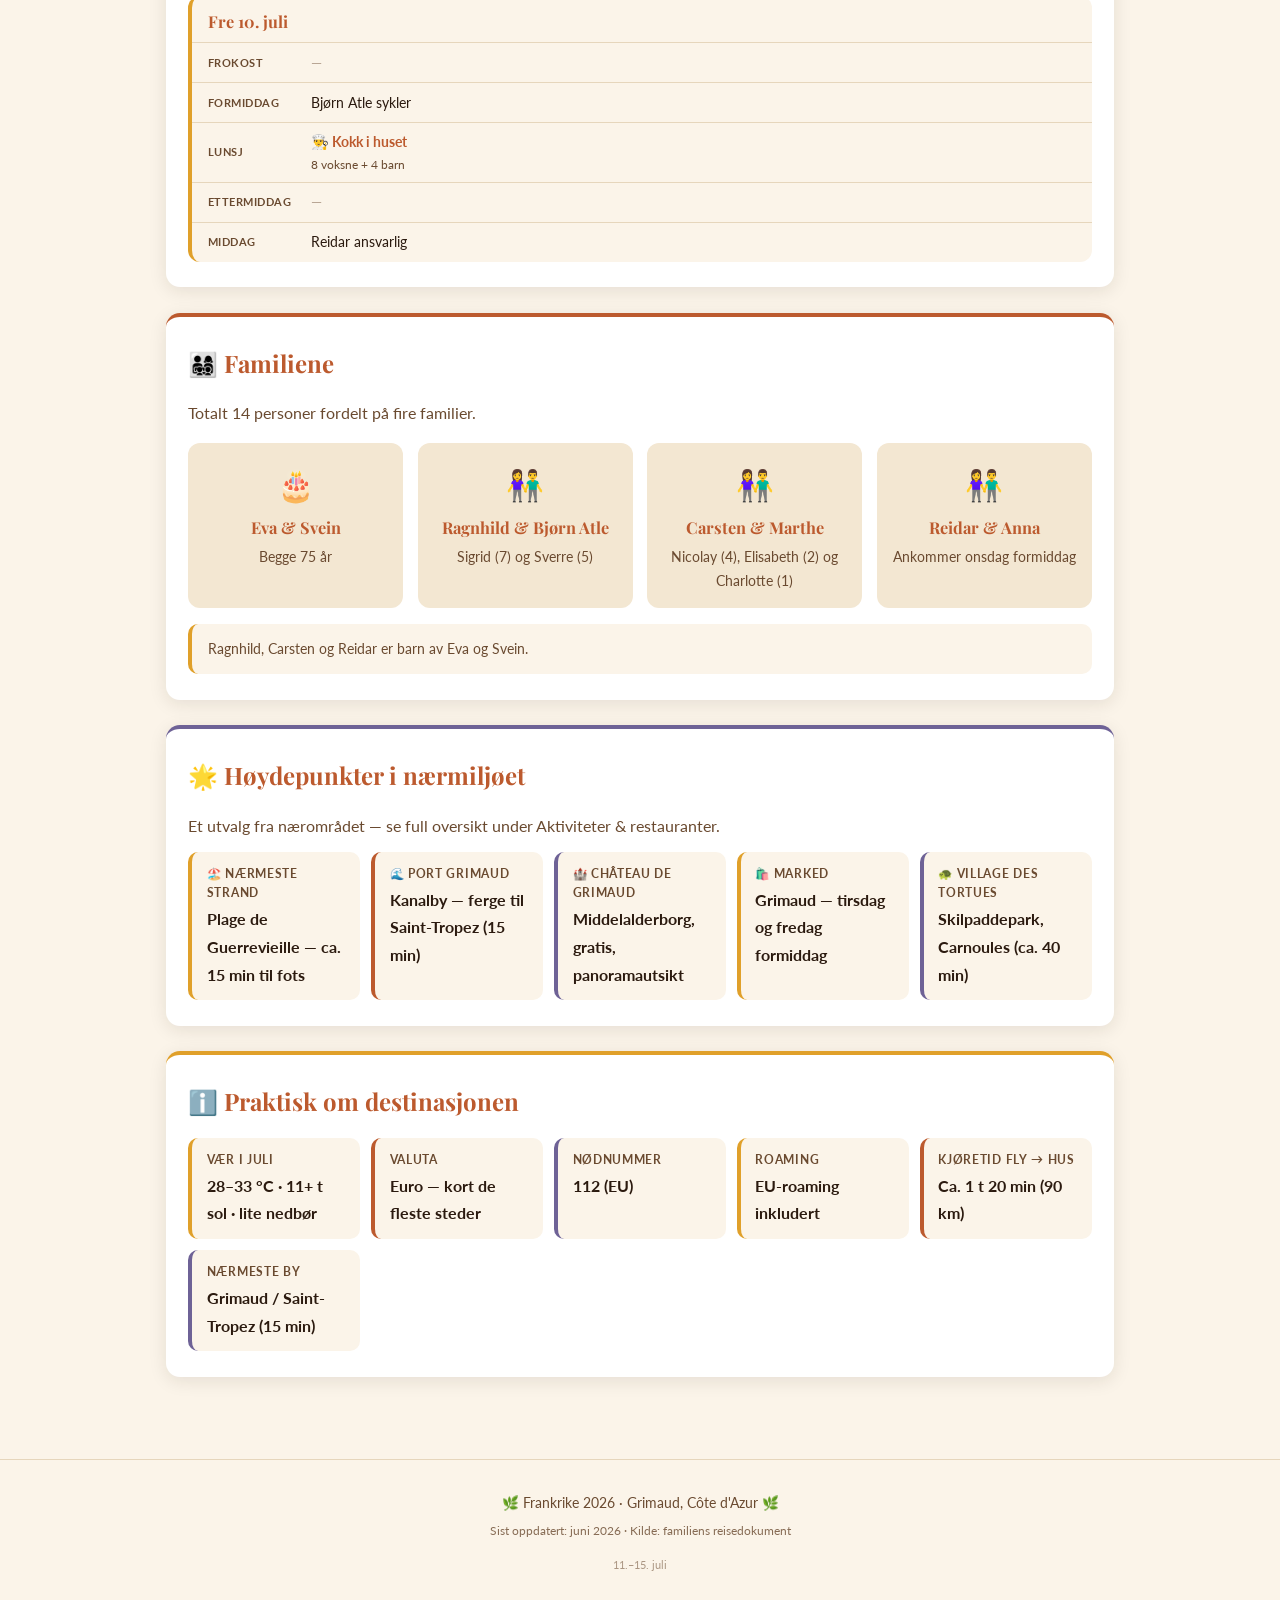
==== commit 156be13a: "Update index.html" ====
--- a/index.html
+++ b/index.html
@@ -101,9 +101,8 @@
 
       <div class="prog-dag">
         <h4>Lør 4. juli — Ankomst</h4>
-        <div class="prog-rad"><span class="nar">Frokost</span><span class="hva tom">—</span></div>
         <div class="prog-rad"><span class="nar">Formiddag</span><span class="hva">Fly lander 11:50</span></div>
-        <div class="prog-rad"><span class="nar">Lunsj</span><span class="hva tom">—</span></div>
+        <div class="prog-rad"><span class="nar">Lunsj</span><span class="hva">På veien</span></div>
         <div class="prog-rad"><span class="nar">Ettermiddag</span><span class="hva">Innsjekk hus</span></div>
         <div class="prog-rad"><span class="nar">Middag</span><span class="hva kokk">👨‍🍳 Kokk i huset <span class="ant">6 voksne + 4 barn</span></span></div>
       </div>
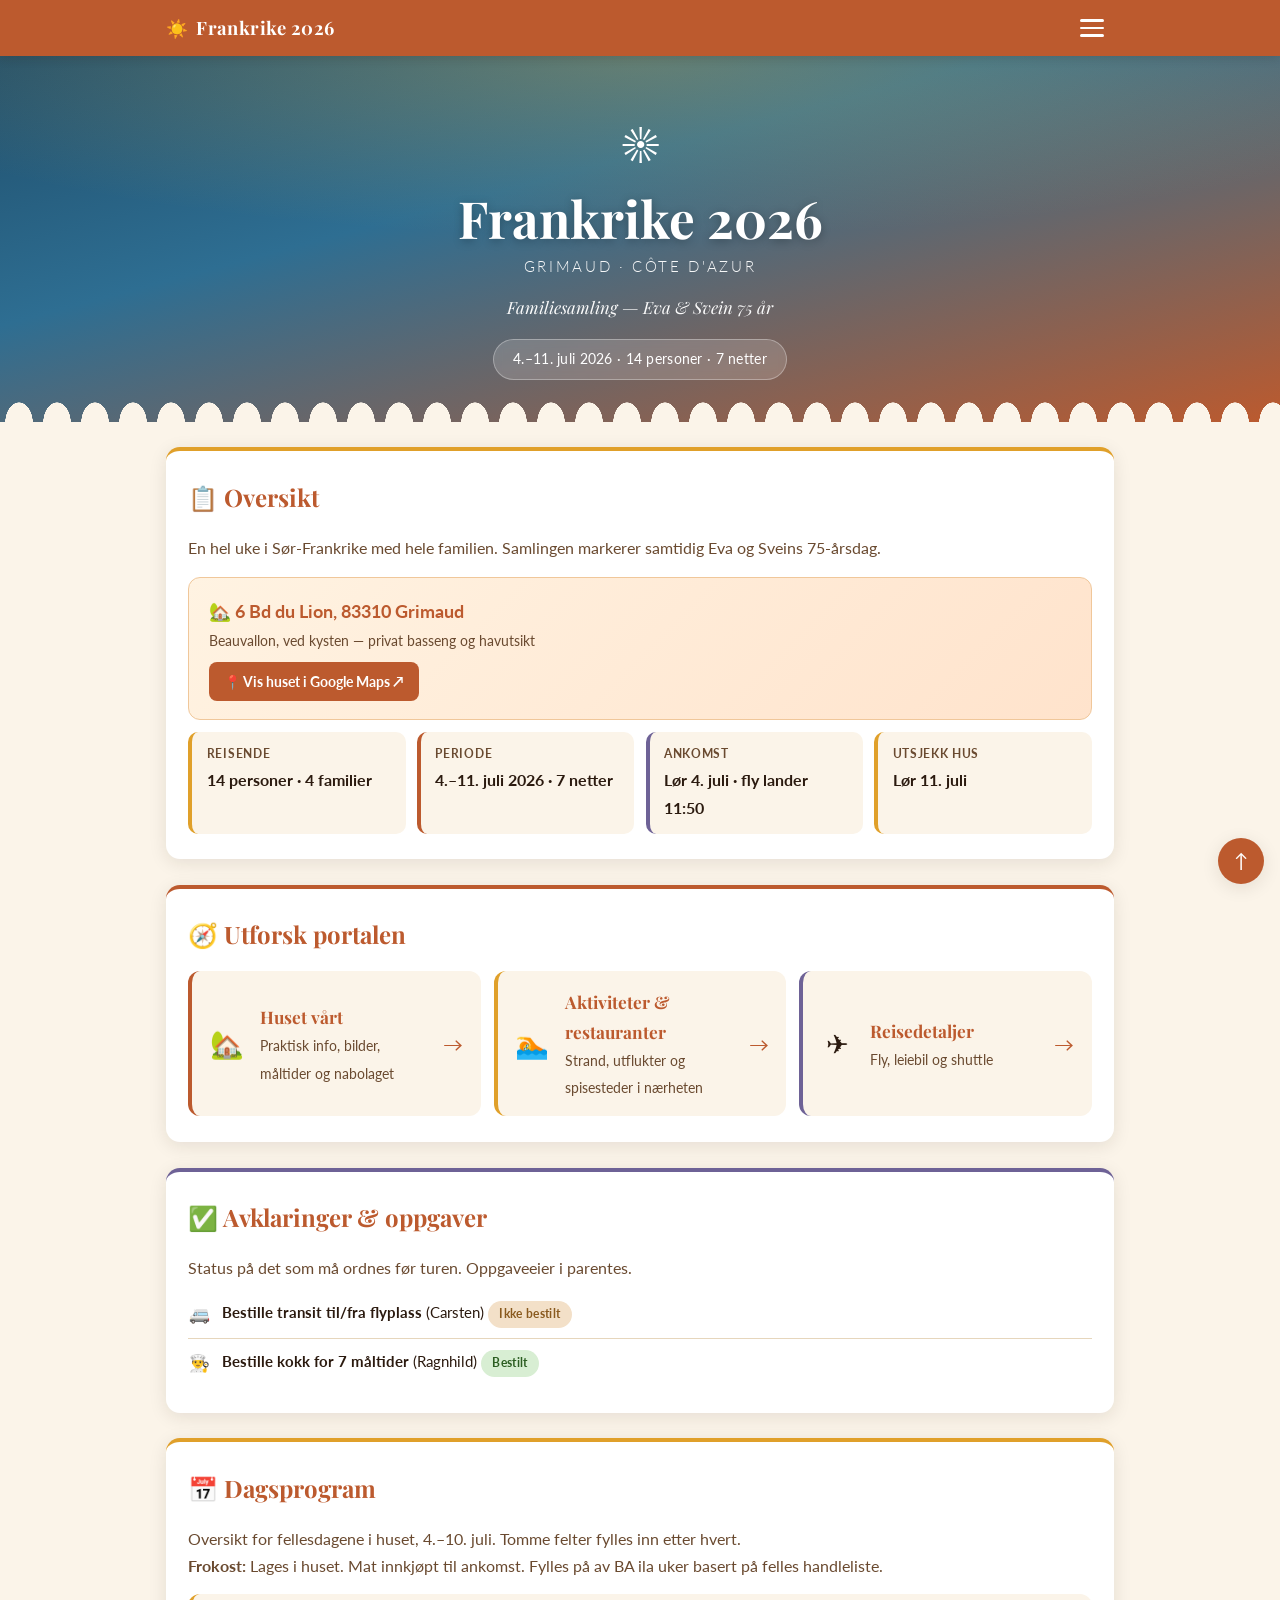
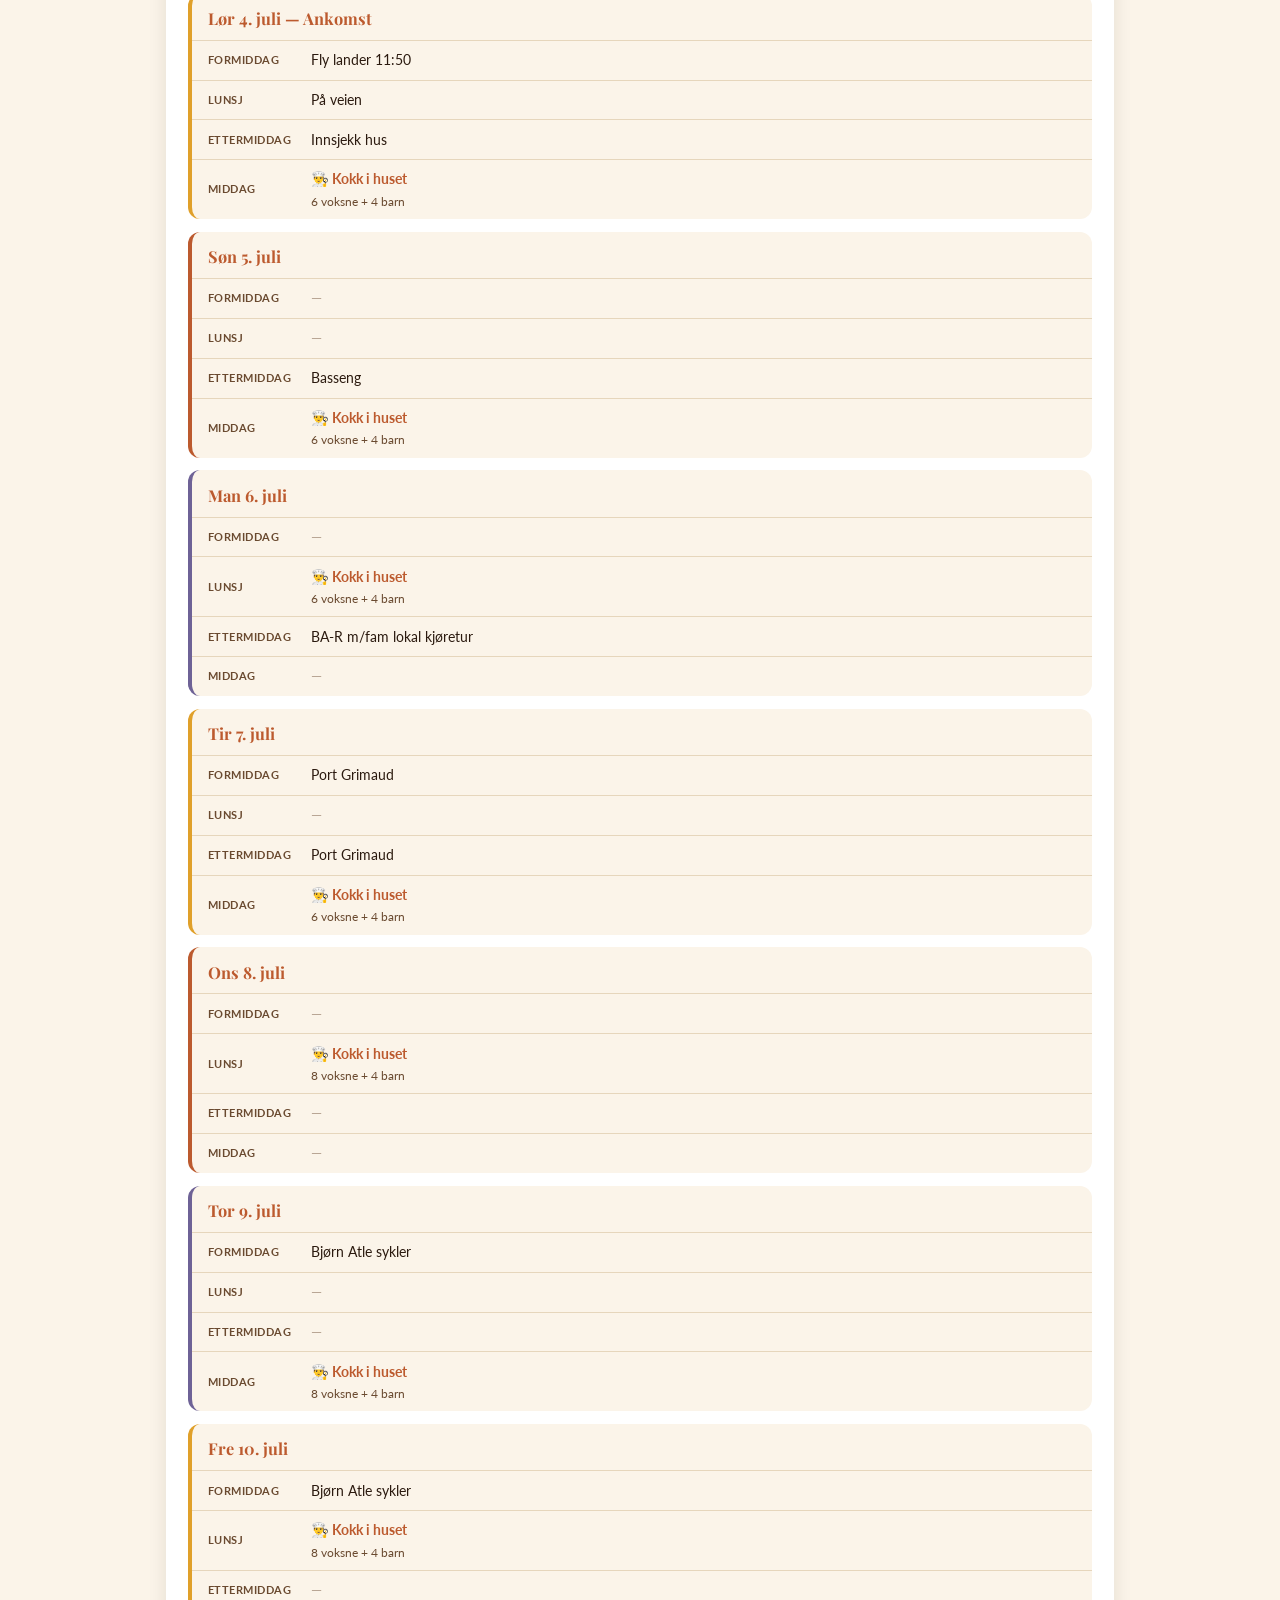
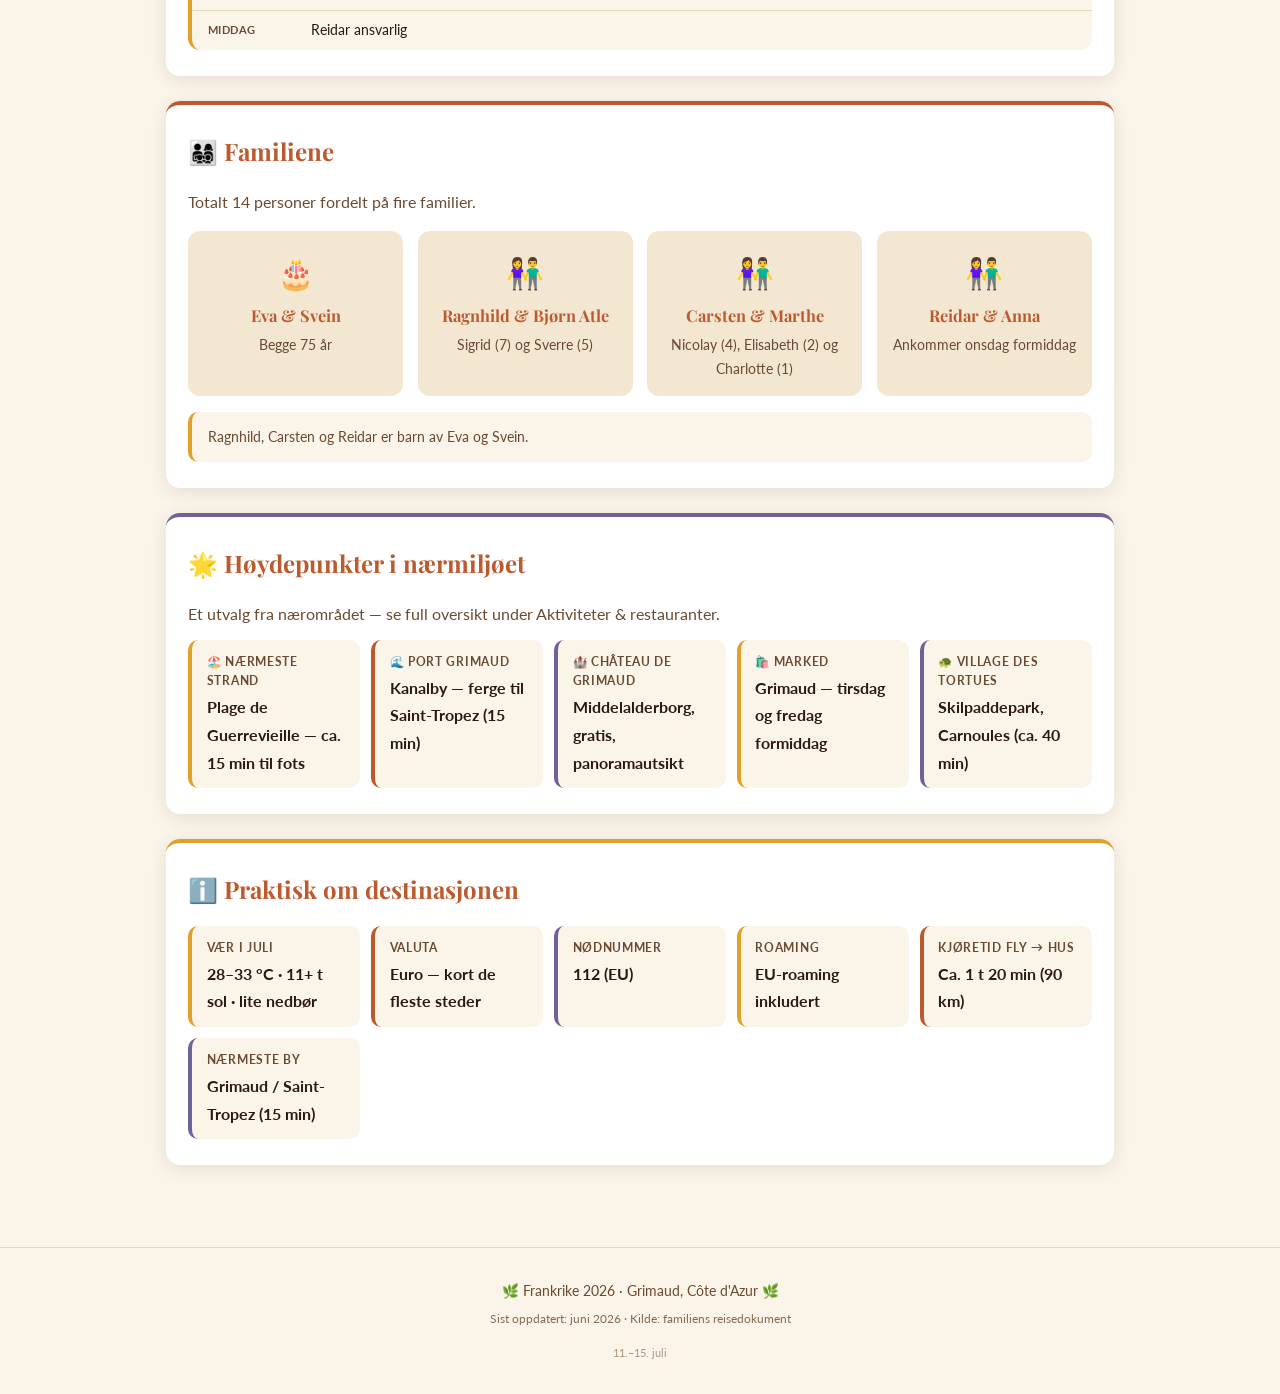
==== commit be3be5b3: "Update index.html" ====
--- a/index.html
+++ b/index.html
@@ -96,7 +96,7 @@
   <!-- DAGSPROGRAM -->
   <section id="dagsprogram">
     <h2>📅 Dagsprogram</h2>
-    <p class="ingress">Oversikt for fellesdagene i huset, 4.–10. juli. Tomme felter fylles inn etter hvert.</p>
+    <p class="ingress">Oversikt for fellesdagene i huset, 4.–10. juli. Tomme felter fylles inn etter hvert.<br><b>Frokost:</b> Lages i huset. Mat innkjøpt til ankomst. Fylles på av BA ila uker basert på felles handleliste.</p>
     <div class="prog">
 
       <div class="prog-dag">
@@ -109,7 +109,7 @@
 
       <div class="prog-dag">
         <h4>Søn 5. juli</h4>
-        <div class="prog-rad"><span class="nar">Frokost</span><span class="hva tom">—</span></div>
+   
         <div class="prog-rad"><span class="nar">Formiddag</span><span class="hva tom">—</span></div>
         <div class="prog-rad"><span class="nar">Lunsj</span><span class="hva tom">—</span></div>
         <div class="prog-rad"><span class="nar">Ettermiddag</span><span class="hva">Basseng</span></div>
@@ -118,7 +118,7 @@
 
       <div class="prog-dag">
         <h4>Man 6. juli</h4>
-        <div class="prog-rad"><span class="nar">Frokost</span><span class="hva tom">—</span></div>
+
         <div class="prog-rad"><span class="nar">Formiddag</span><span class="hva tom">—</span></div>
         <div class="prog-rad"><span class="nar">Lunsj</span><span class="hva kokk">👨‍🍳 Kokk i huset <span class="ant">6 voksne + 4 barn</span></span></div>
         <div class="prog-rad"><span class="nar">Ettermiddag</span><span class="hva">BA-R m/fam lokal kjøretur</span></div>
@@ -127,7 +127,7 @@
 
       <div class="prog-dag">
         <h4>Tir 7. juli</h4>
-        <div class="prog-rad"><span class="nar">Frokost</span><span class="hva tom">—</span></div>
+      
         <div class="prog-rad"><span class="nar">Formiddag</span><span class="hva">Port Grimaud</span></div>
         <div class="prog-rad"><span class="nar">Lunsj</span><span class="hva tom">—</span></div>
         <div class="prog-rad"><span class="nar">Ettermiddag</span><span class="hva">Port Grimaud</span></div>
@@ -136,7 +136,7 @@
 
       <div class="prog-dag">
         <h4>Ons 8. juli</h4>
-        <div class="prog-rad"><span class="nar">Frokost</span><span class="hva tom">—</span></div>
+
         <div class="prog-rad"><span class="nar">Formiddag</span><span class="hva tom">—</span></div>
         <div class="prog-rad"><span class="nar">Lunsj</span><span class="hva kokk">👨‍🍳 Kokk i huset <span class="ant">8 voksne + 4 barn</span></span></div>
         <div class="prog-rad"><span class="nar">Ettermiddag</span><span class="hva tom">—</span></div>
@@ -145,7 +145,7 @@
 
       <div class="prog-dag">
         <h4>Tor 9. juli</h4>
-        <div class="prog-rad"><span class="nar">Frokost</span><span class="hva tom">—</span></div>
+   
         <div class="prog-rad"><span class="nar">Formiddag</span><span class="hva">Bjørn Atle sykler</span></div>
         <div class="prog-rad"><span class="nar">Lunsj</span><span class="hva tom">—</span></div>
         <div class="prog-rad"><span class="nar">Ettermiddag</span><span class="hva tom">—</span></div>
@@ -154,7 +154,7 @@
 
       <div class="prog-dag">
         <h4>Fre 10. juli</h4>
-        <div class="prog-rad"><span class="nar">Frokost</span><span class="hva tom">—</span></div>
+  
         <div class="prog-rad"><span class="nar">Formiddag</span><span class="hva">Bjørn Atle sykler</span></div>
         <div class="prog-rad"><span class="nar">Lunsj</span><span class="hva kokk">👨‍🍳 Kokk i huset <span class="ant">8 voksne + 4 barn</span></span></div>
         <div class="prog-rad"><span class="nar">Ettermiddag</span><span class="hva tom">—</span></div>
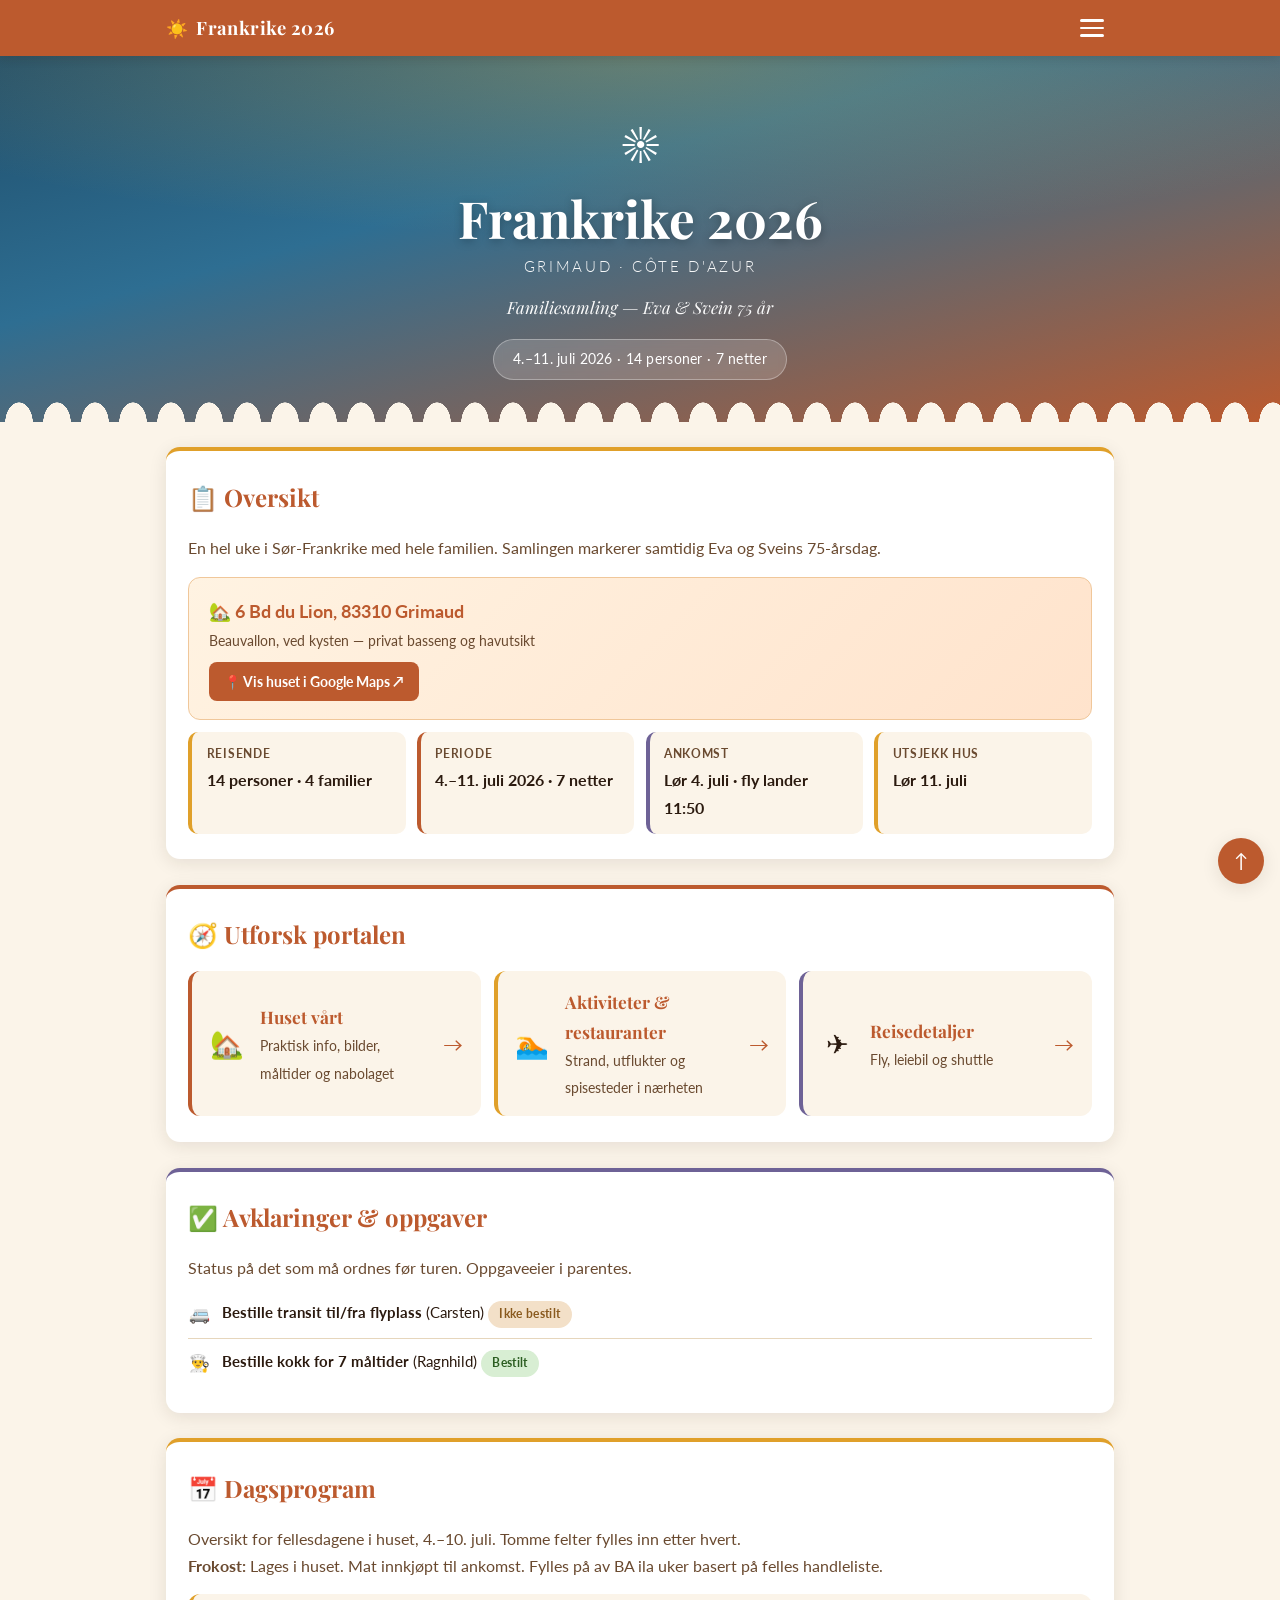
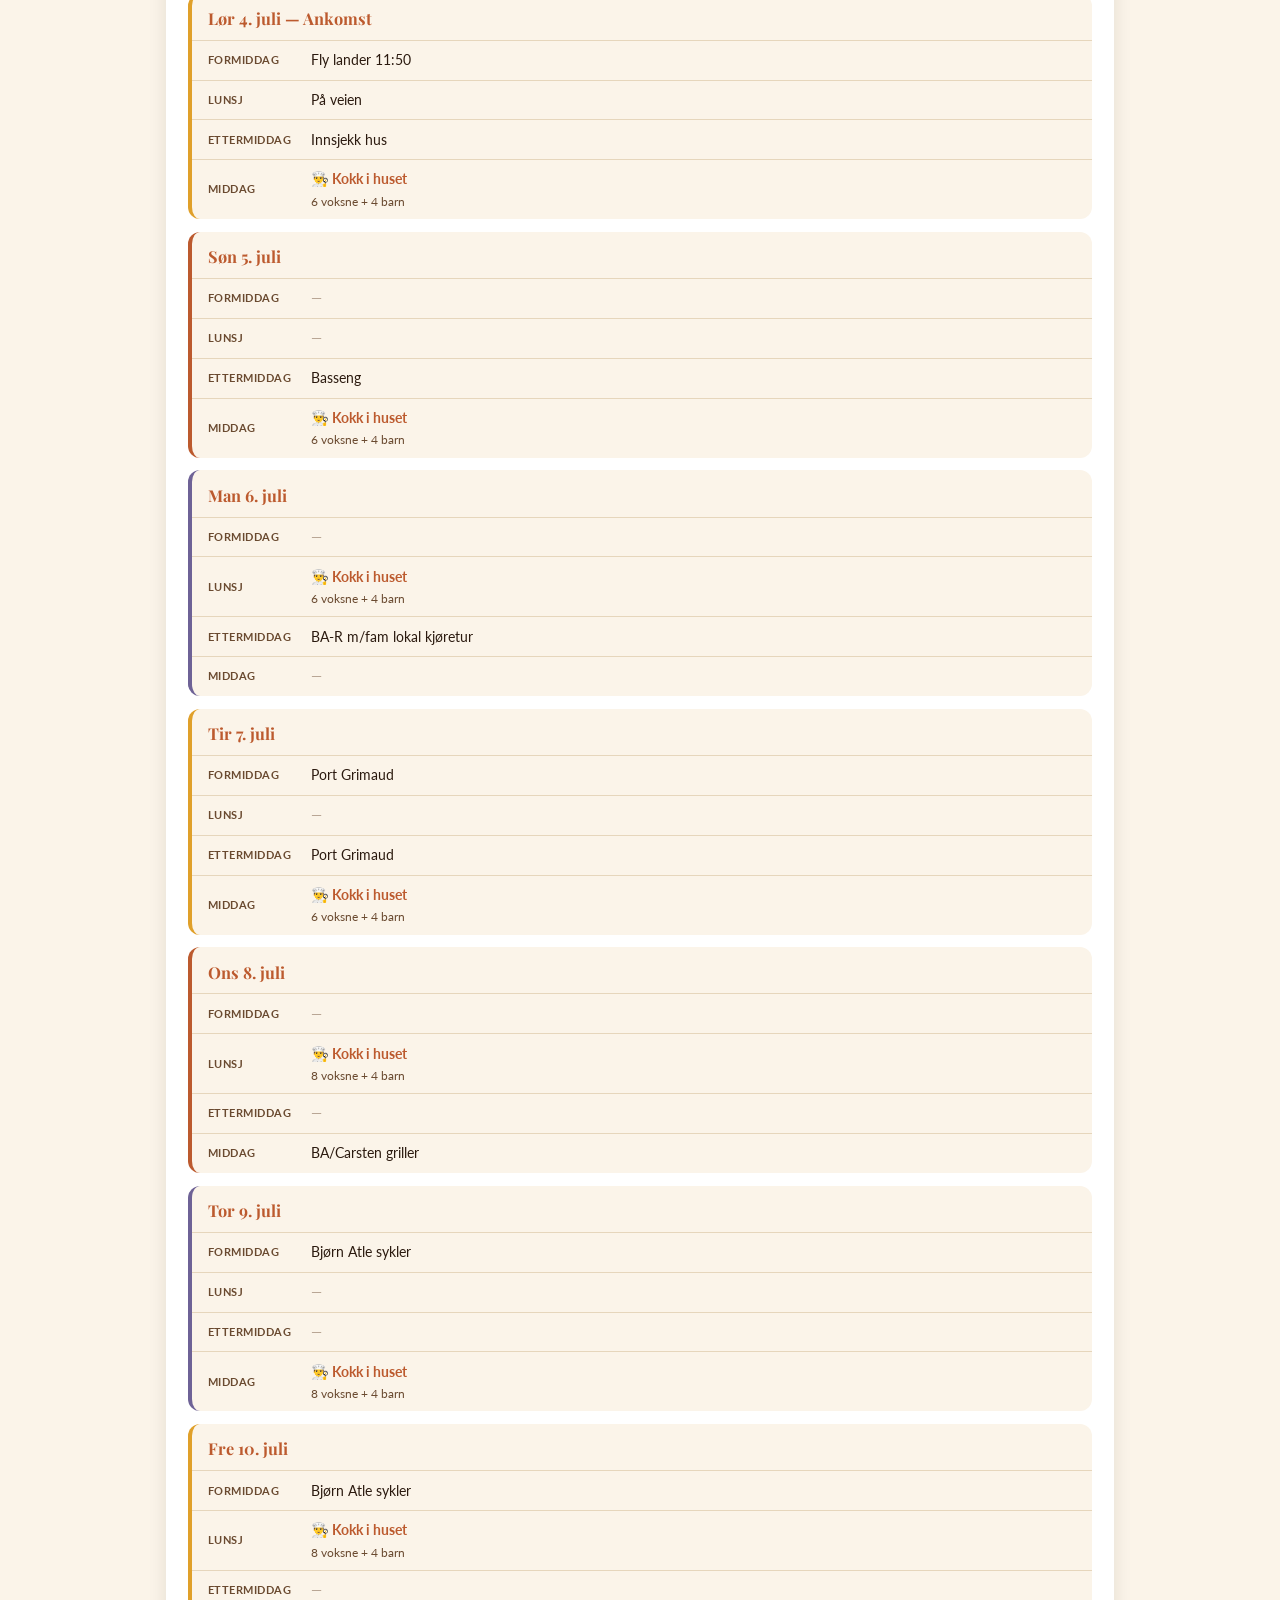
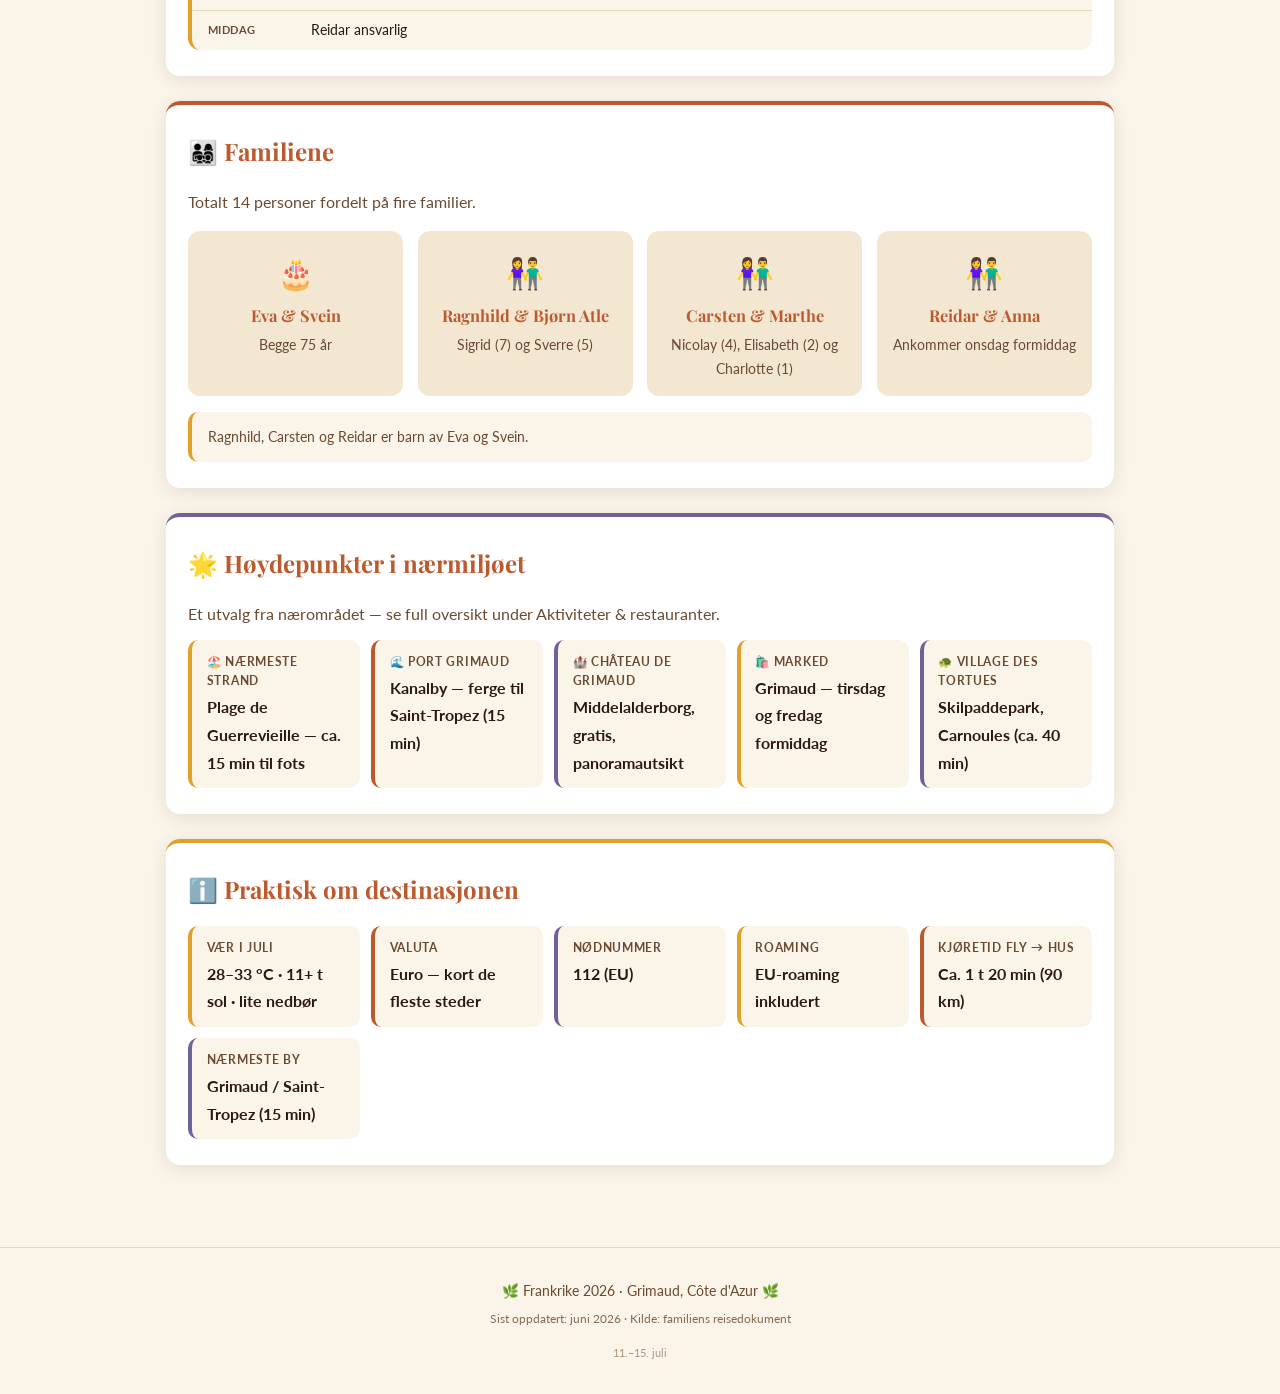
==== commit d2f38769: "Update index.html" ====
--- a/index.html
+++ b/index.html
@@ -140,7 +140,7 @@
         <div class="prog-rad"><span class="nar">Formiddag</span><span class="hva tom">—</span></div>
         <div class="prog-rad"><span class="nar">Lunsj</span><span class="hva kokk">👨‍🍳 Kokk i huset <span class="ant">8 voksne + 4 barn</span></span></div>
         <div class="prog-rad"><span class="nar">Ettermiddag</span><span class="hva tom">—</span></div>
-        <div class="prog-rad"><span class="nar">Middag</span><span class="hva tom">—</span></div>
+        <div class="prog-rad"><span class="nar">Middag</span><span class="hva">BA/Carsten griller</span></div>
       </div>
 
       <div class="prog-dag">
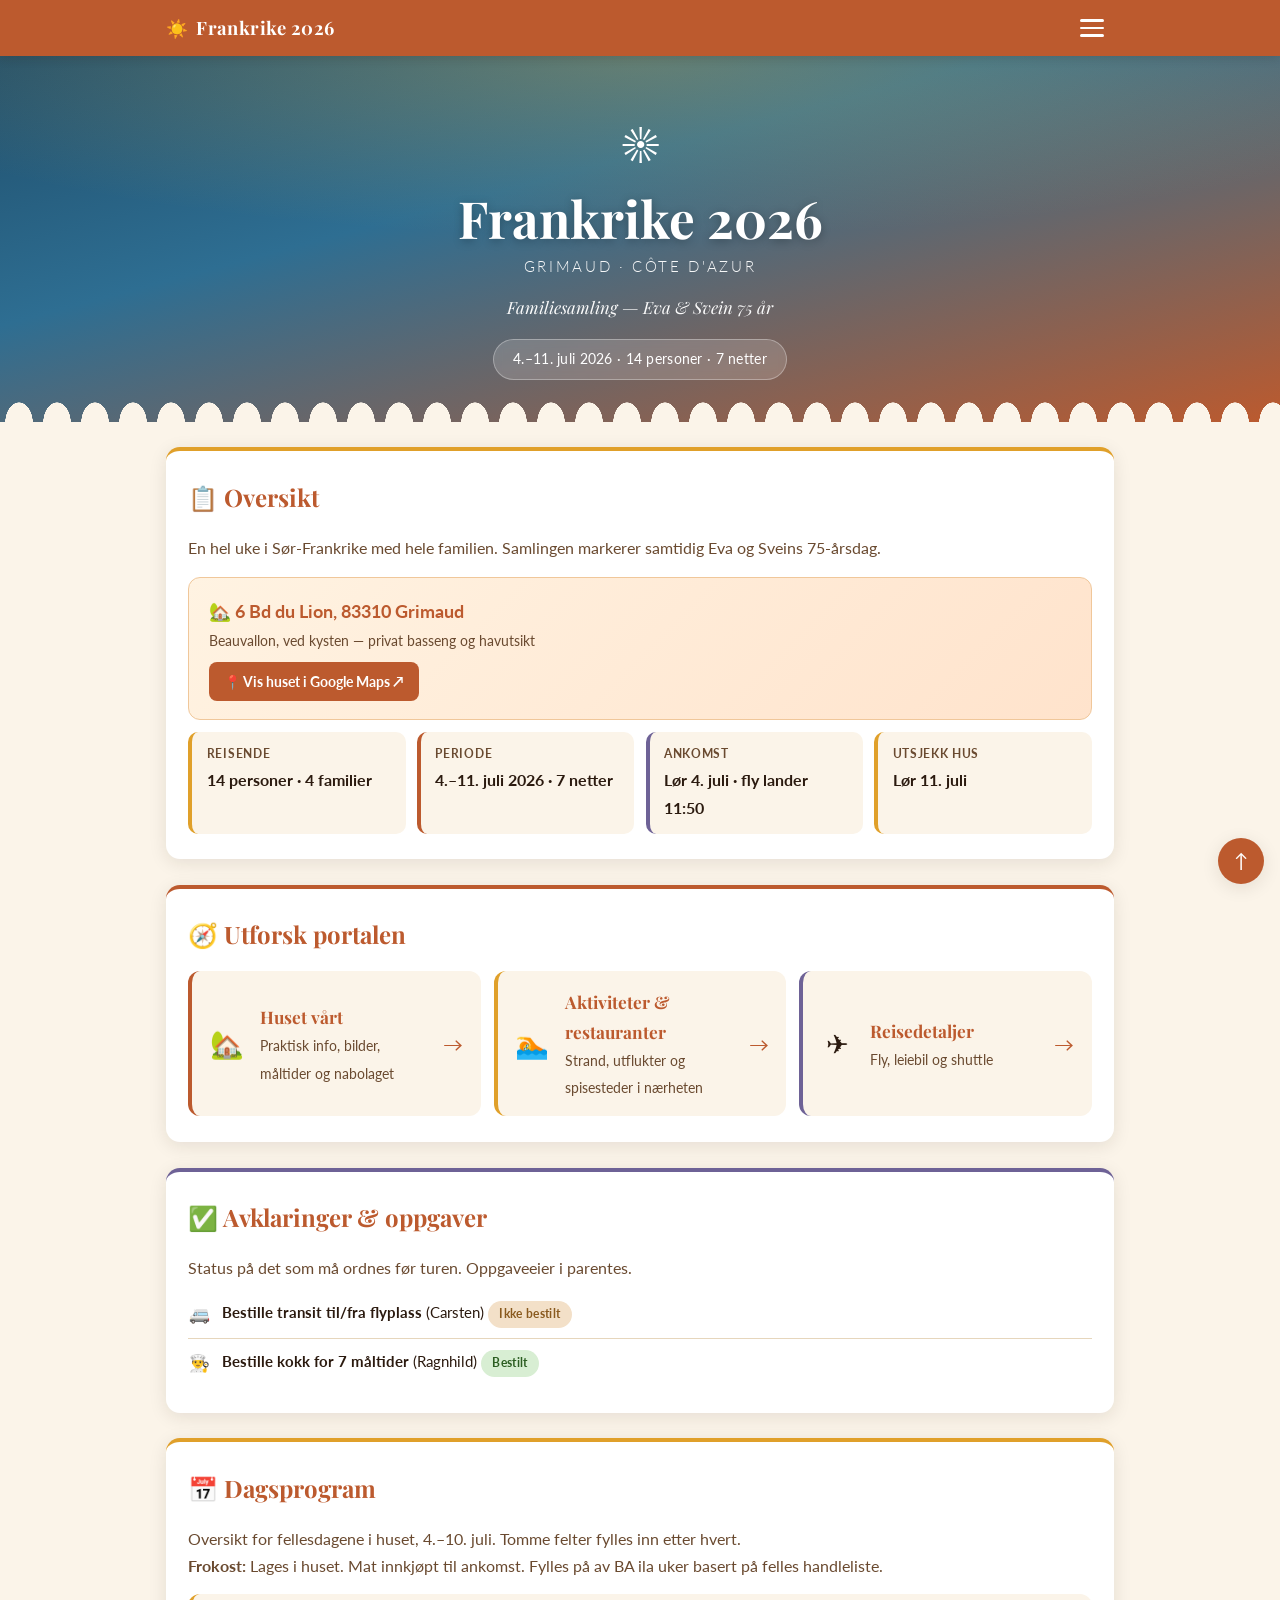
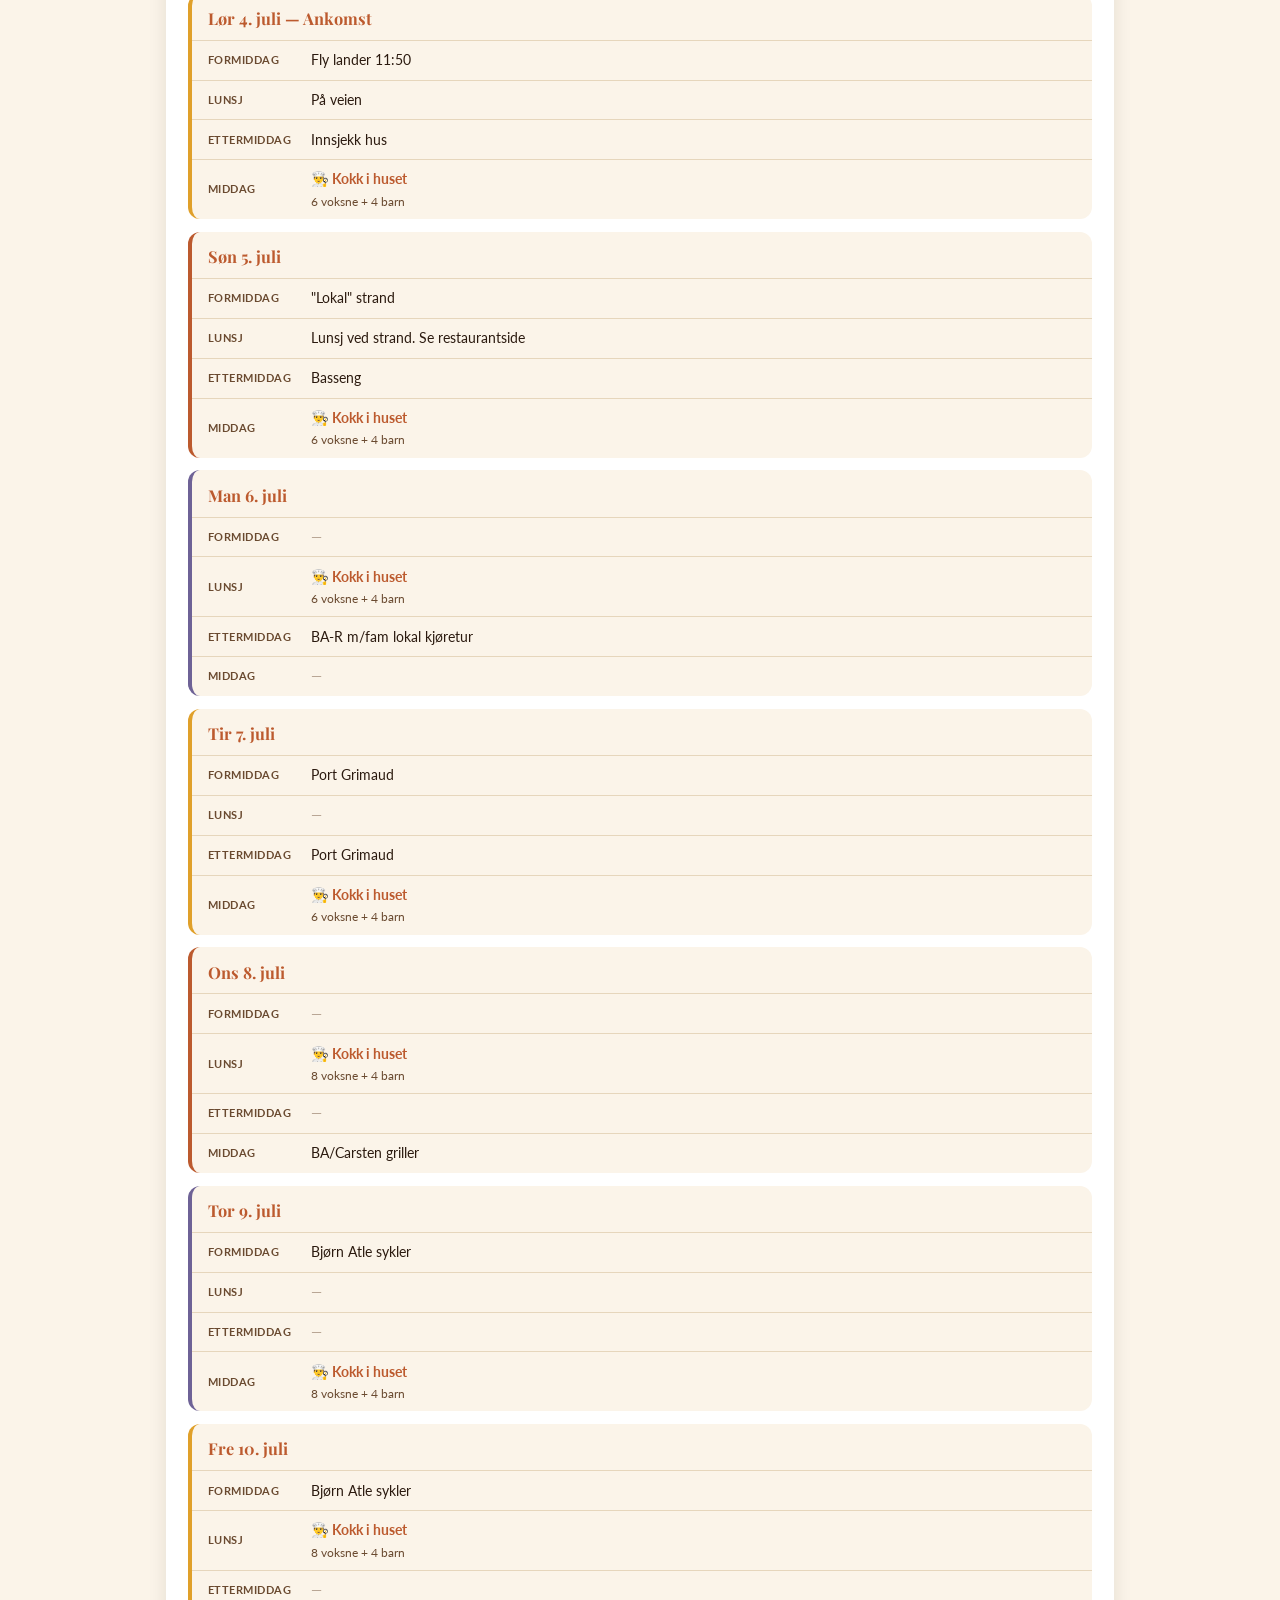
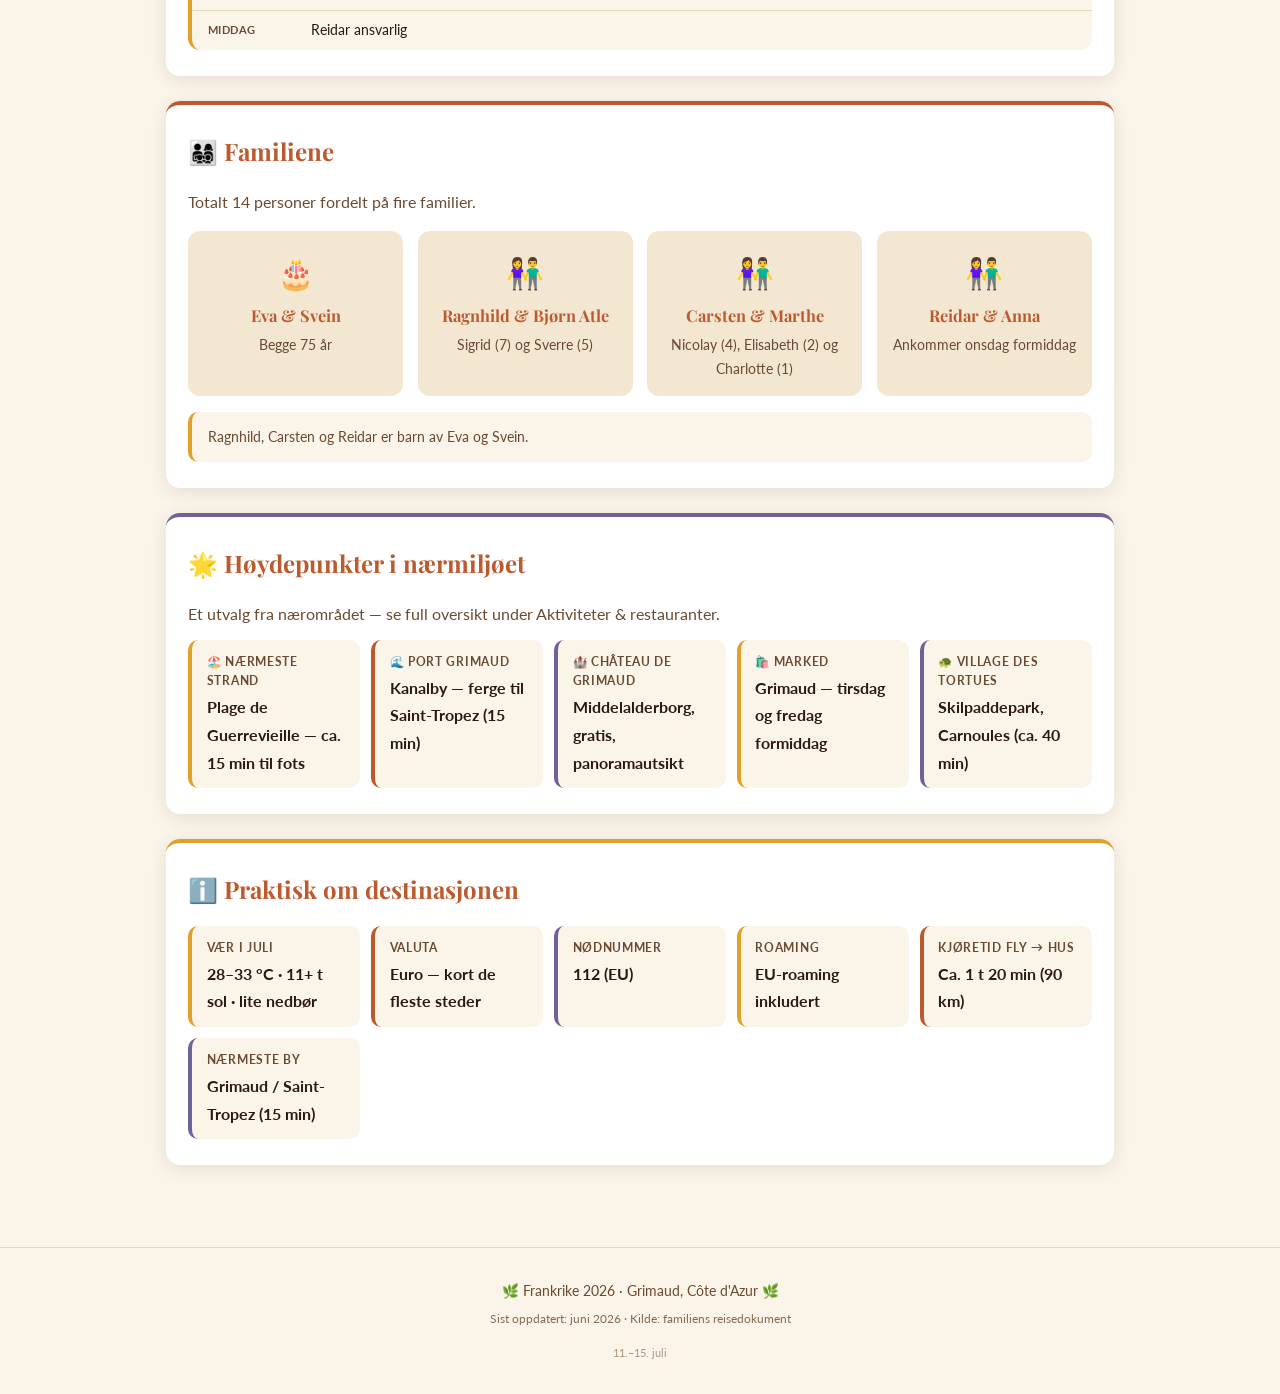
==== commit 1dc8aab1: "Update index.html" ====
--- a/index.html
+++ b/index.html
@@ -110,8 +110,8 @@
       <div class="prog-dag">
         <h4>Søn 5. juli</h4>
    
-        <div class="prog-rad"><span class="nar">Formiddag</span><span class="hva tom">—</span></div>
-        <div class="prog-rad"><span class="nar">Lunsj</span><span class="hva tom">—</span></div>
+        <div class="prog-rad"><span class="nar">Formiddag</span><span class="hva">"Lokal" strand</span></div>
+        <div class="prog-rad"><span class="nar">Lunsj</span><span class="hva">Lunsj ved strand. Se restaurantside</span></div>
         <div class="prog-rad"><span class="nar">Ettermiddag</span><span class="hva">Basseng</span></div>
         <div class="prog-rad"><span class="nar">Middag</span><span class="hva kokk">👨‍🍳 Kokk i huset <span class="ant">6 voksne + 4 barn</span></span></div>
       </div>
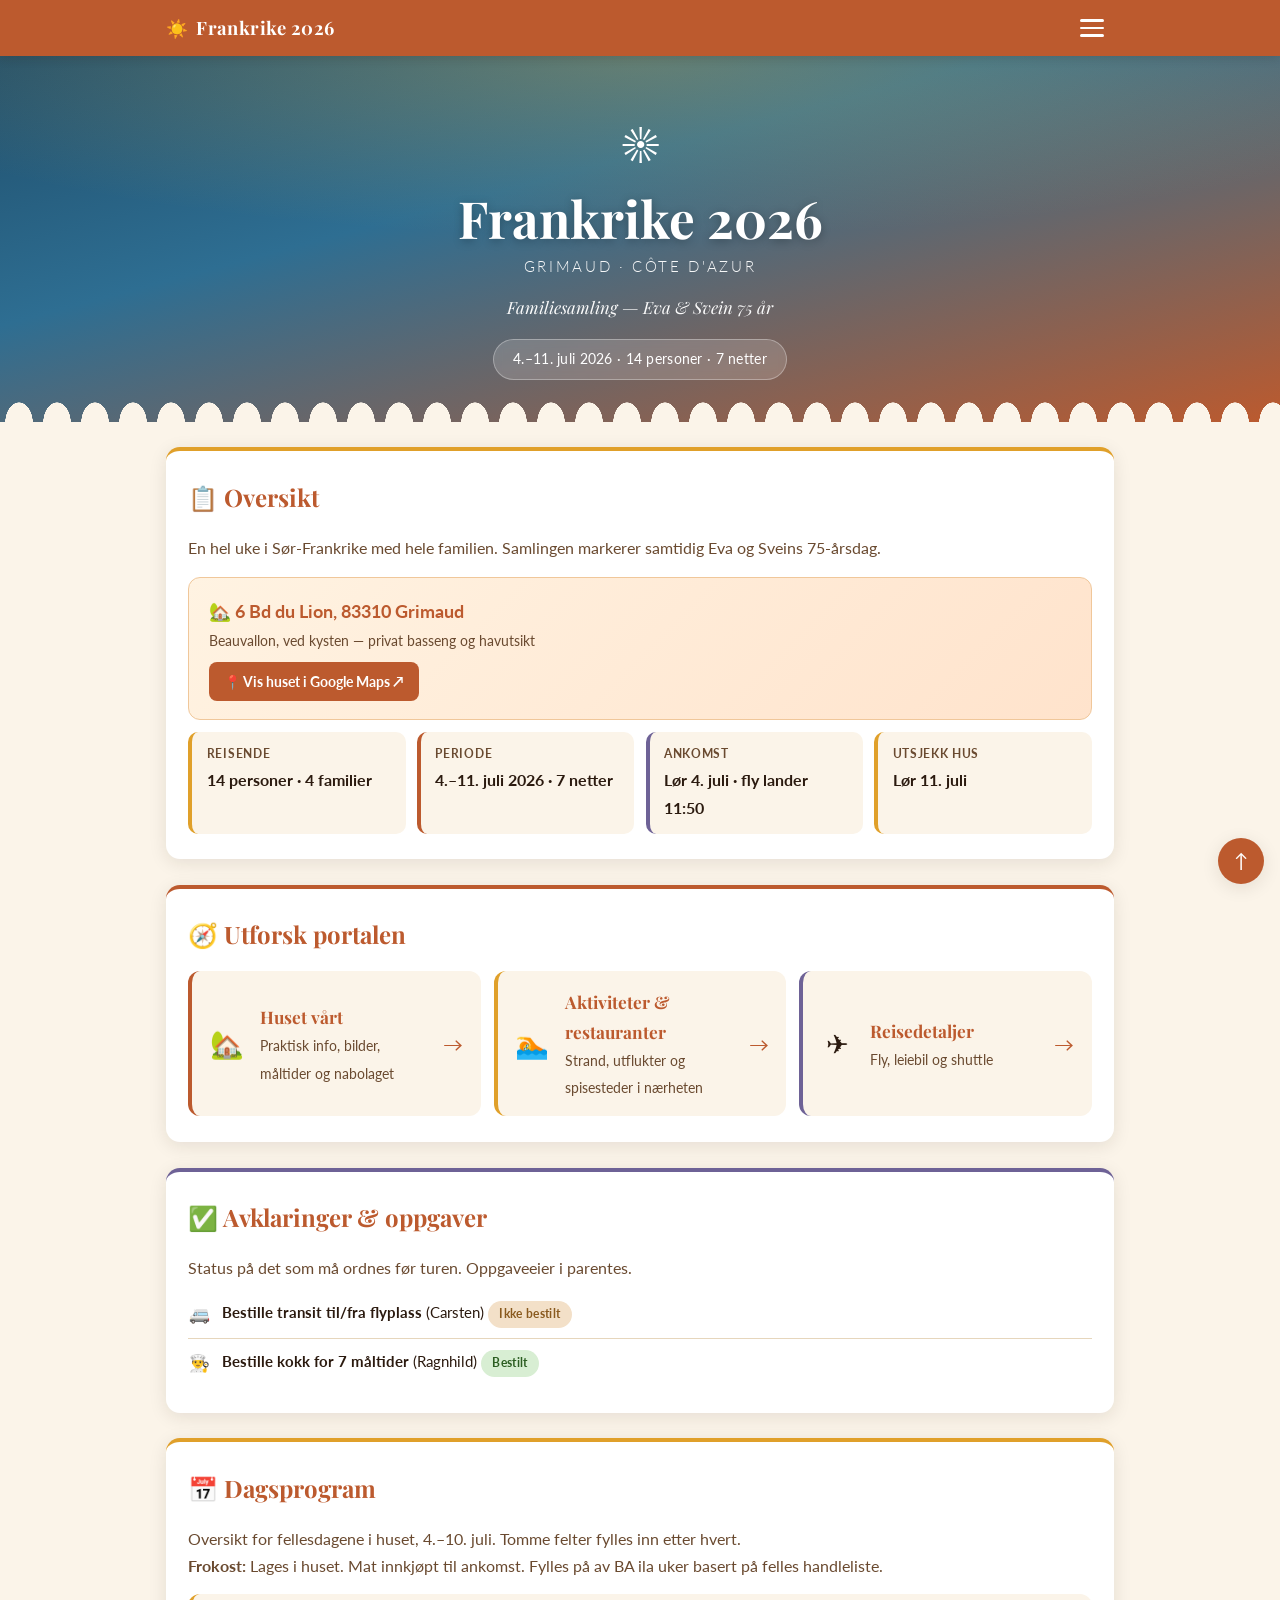
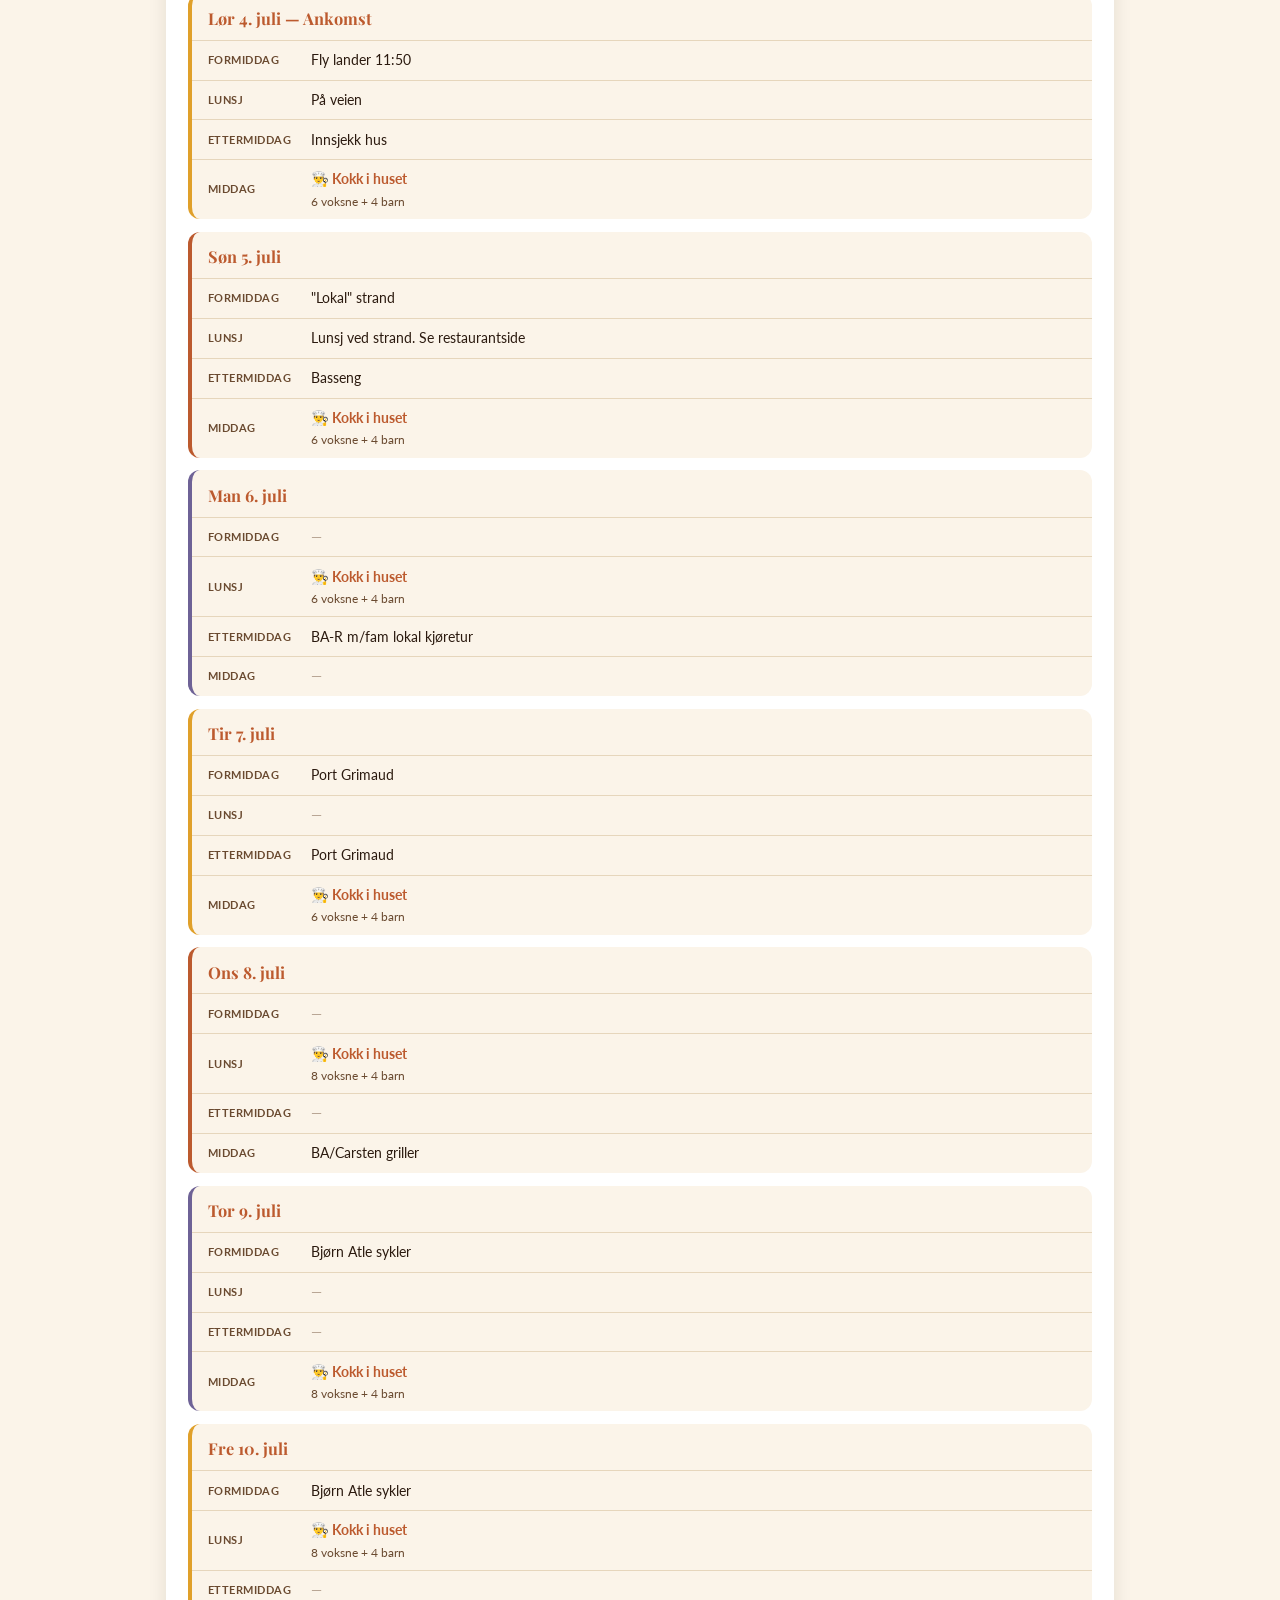
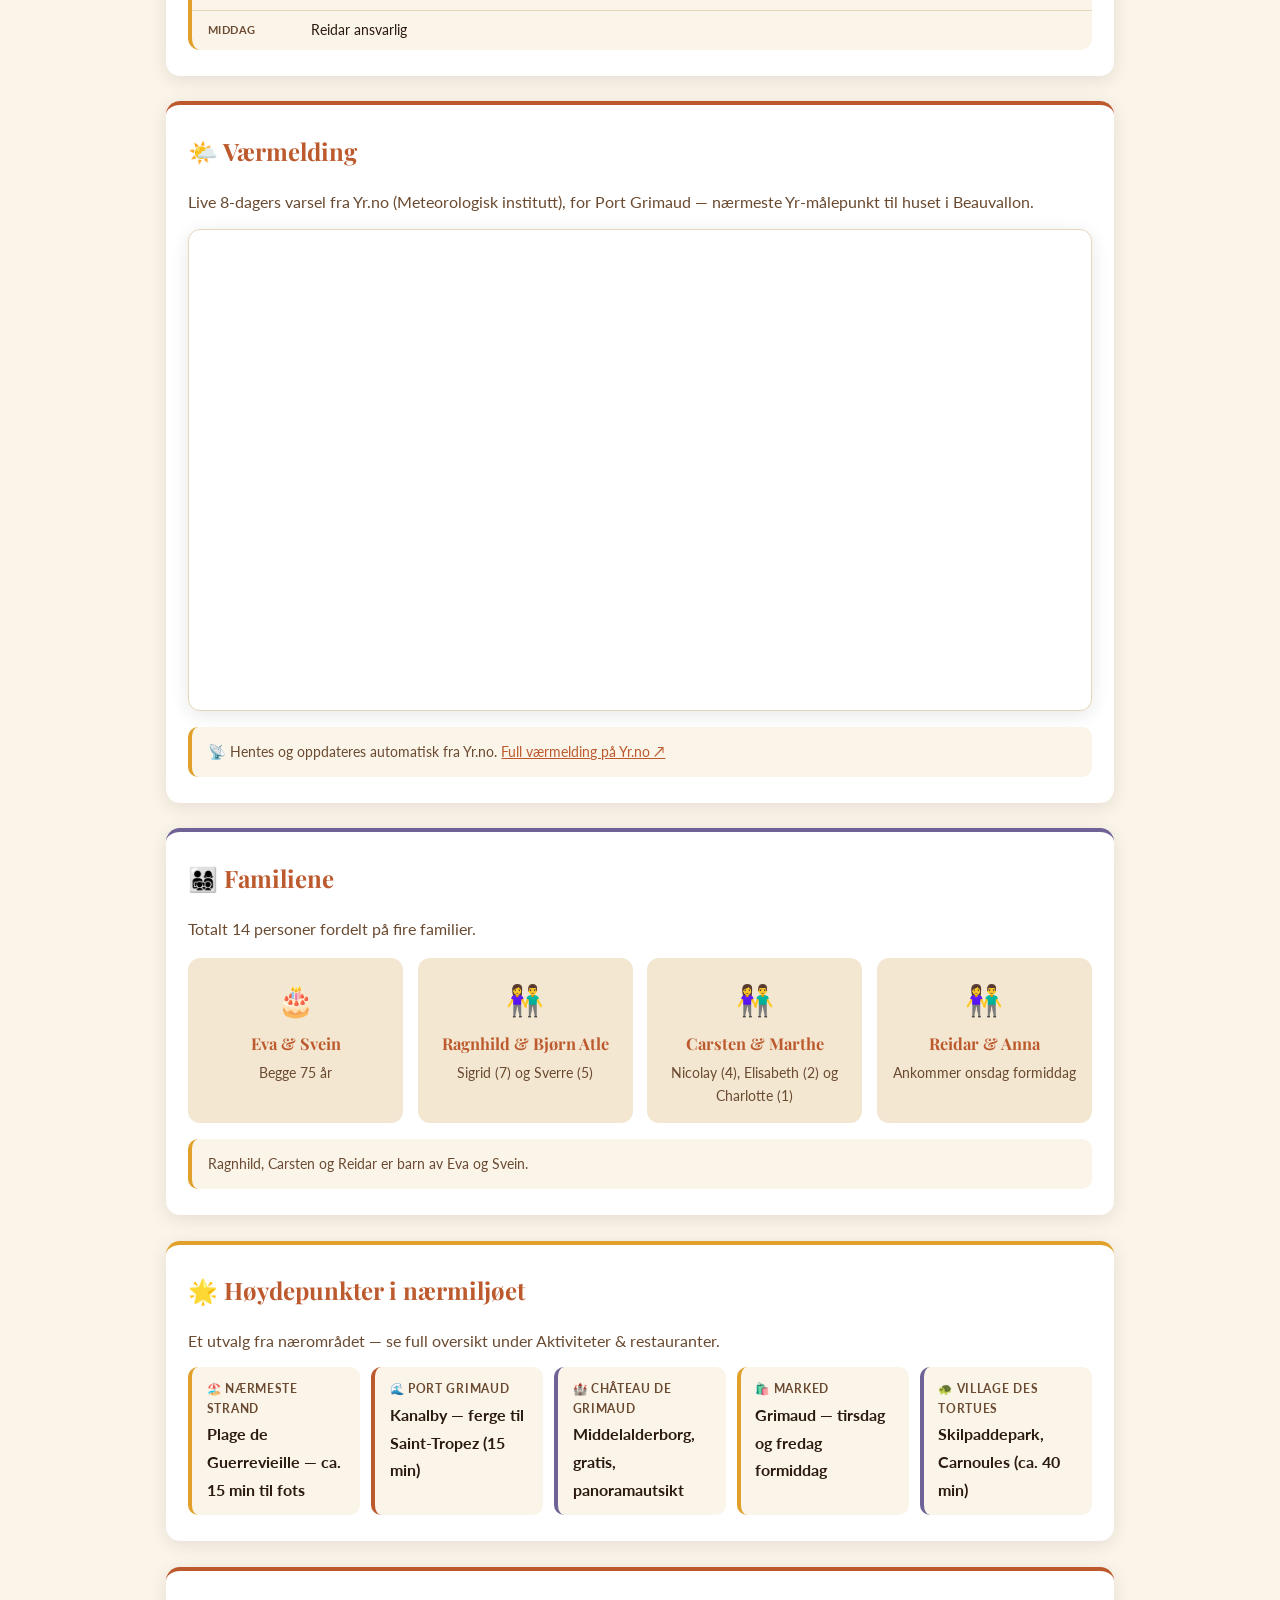
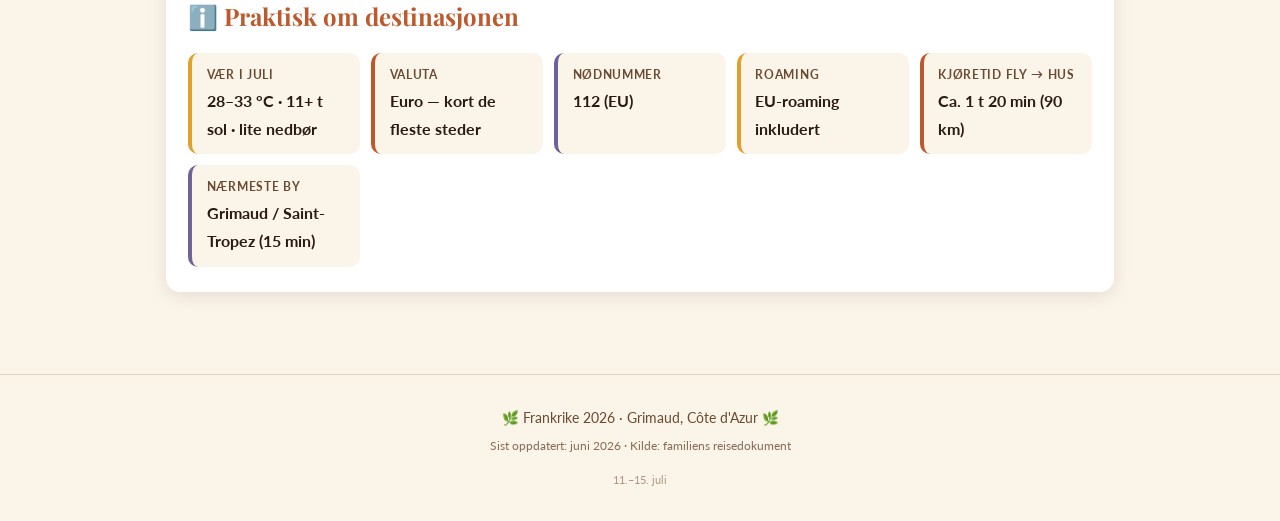
==== commit 63b154ac: "Update index.html" ====
--- a/index.html
+++ b/index.html
@@ -163,6 +163,20 @@
 
     </div>
   </section>
+
+
+  <!-- VÆRMELDING -->
+  <section id="vaer">
+    <h2>🌤️ Værmelding</h2>
+    <p class="ingress">Live 8-dagers varsel fra Yr.no (Meteorologisk institutt), for Port Grimaud — nærmeste Yr-målepunkt til huset i Beauvallon.</p>
+    <div class="vaer-widget">
+      <iframe src="https://www.yr.no/nb/innhold/2-6544980/table.html?mode=light" width="100%" height="480" loading="lazy" title="Værvarsel Port Grimaud – Yr.no" style="border:none;display:block"></iframe>
+    </div>
+    <p class="notis">📡 Hentes og oppdateres automatisk fra Yr.no. <a href="https://www.yr.no/en/forecast/daily-table/2-6544980/France/Provence-Alpes-C%C3%B4te%20d'Azur%20Region/Var/Port%20Grimaud" target="_blank" rel="noopener">Full værmelding på Yr.no ↗</a></p>
+  </section>
+
+
+  
   <!-- FAMILIENE -->
   <section id="familiene">
     <h2>👨‍👩‍👧‍👦 Familiene</h2>
--- a/style.css
+++ b/style.css
@@ -266,6 +266,13 @@
 .tilbud-rad .pris{font-weight:700;color:var(--terra)}
 .anbefalt{display:inline-block;font-size:.66rem;font-weight:700;text-transform:uppercase;letter-spacing:.05em;background:var(--lavendel);color:#fff;border-radius:999px;padding:.08rem .5rem;margin-left:.35rem;vertical-align:middle}
 
+/* ===== VÆRMELDING ===== */
+.vaer-widget{
+  margin-top:.9rem;border-radius:12px;overflow:hidden;
+  border:1px solid var(--linje);box-shadow:var(--skygge);background:var(--hvit);
+}
+.vaer-widget iframe{display:block;width:100%}
+
 /* ===== LISTER ===== */
 .liste{list-style:none;margin-top:.6rem}
 .liste li{display:flex;gap:.7rem;padding:.6rem 0;border-bottom:1px solid var(--linje);font-size:.94rem}
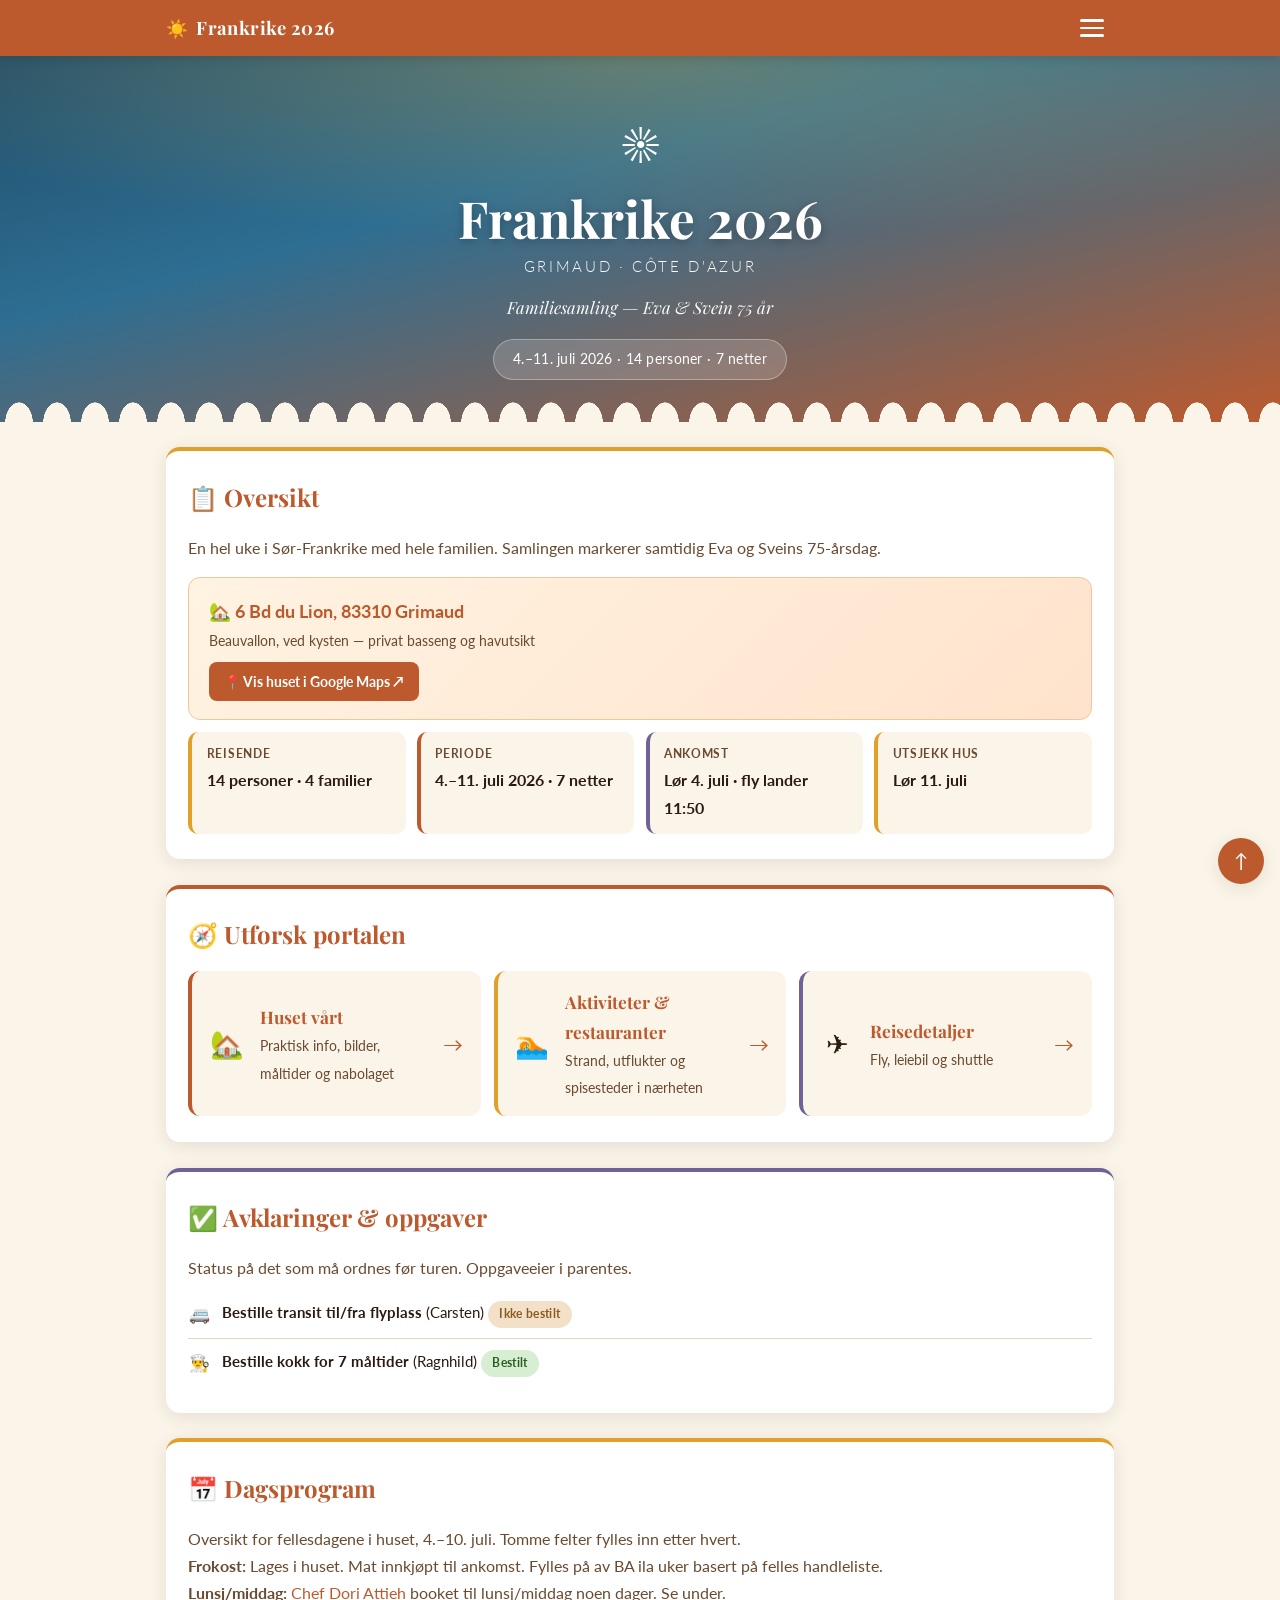
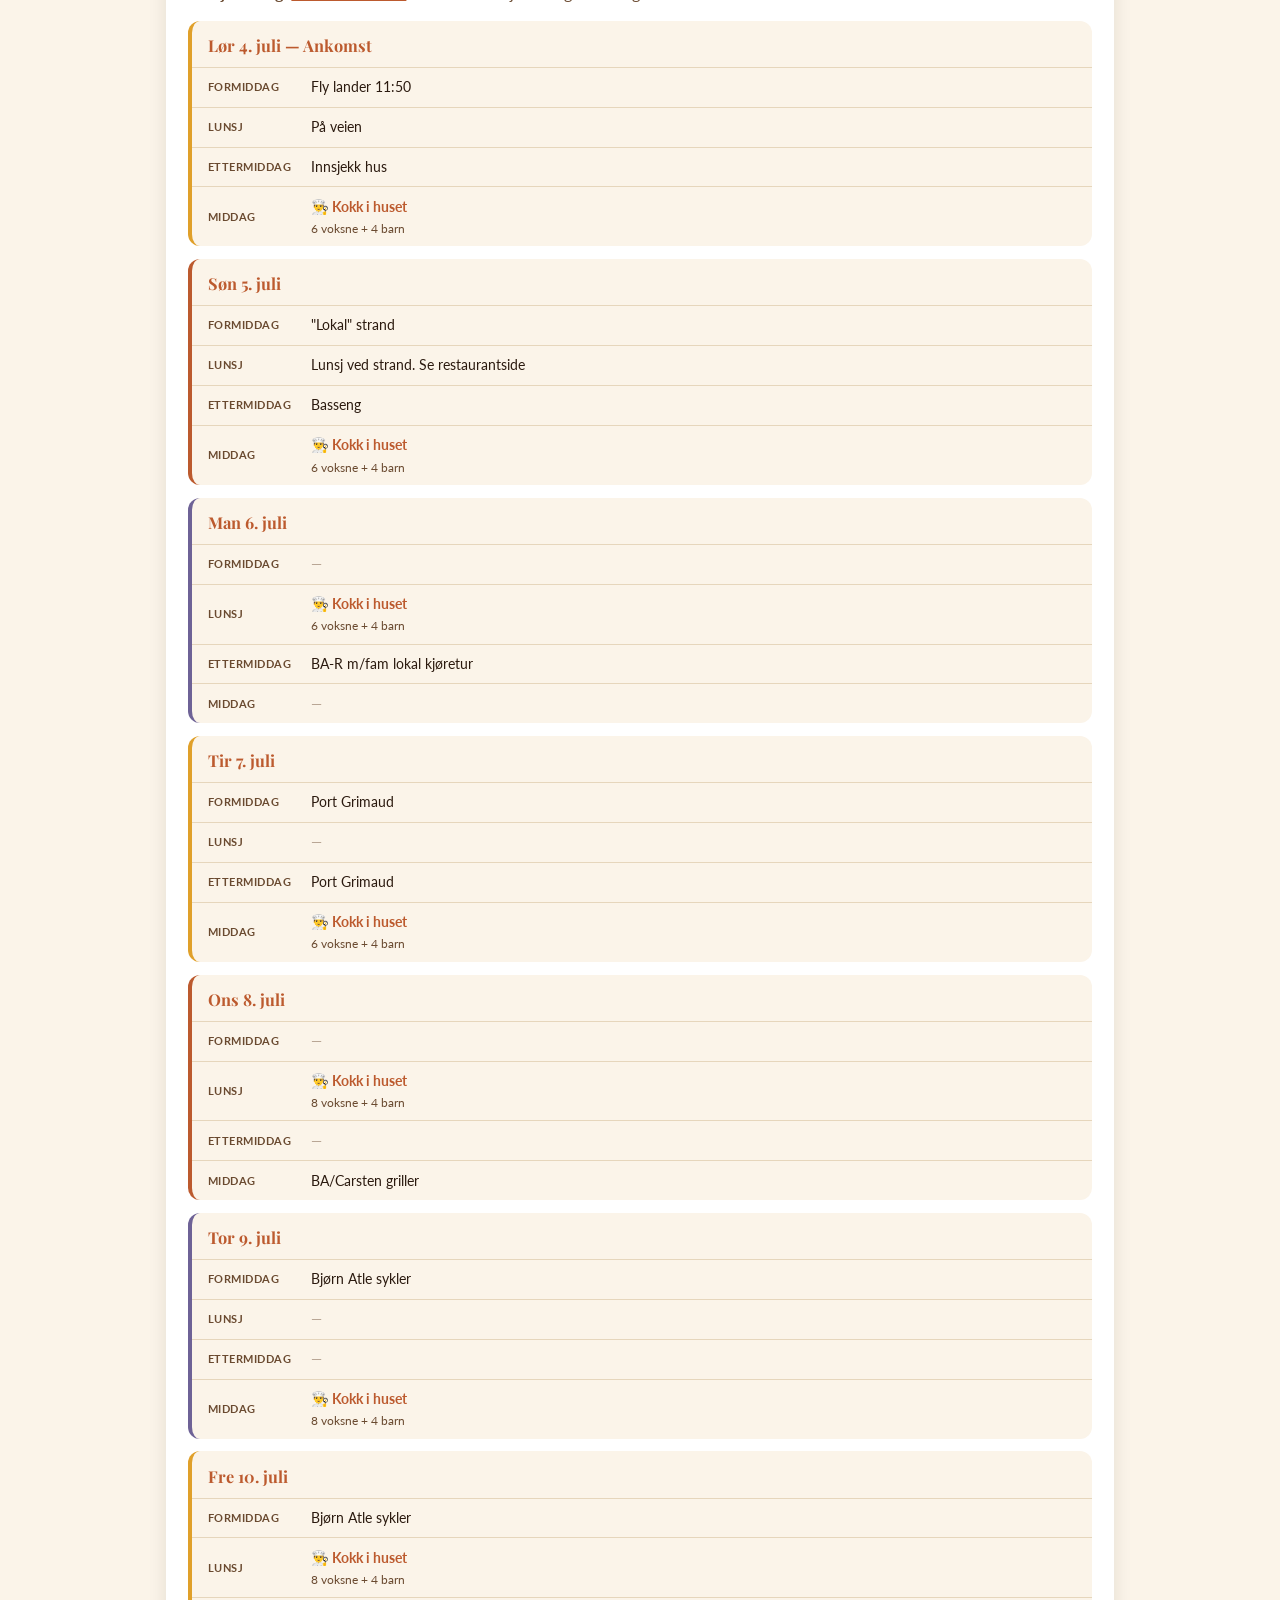
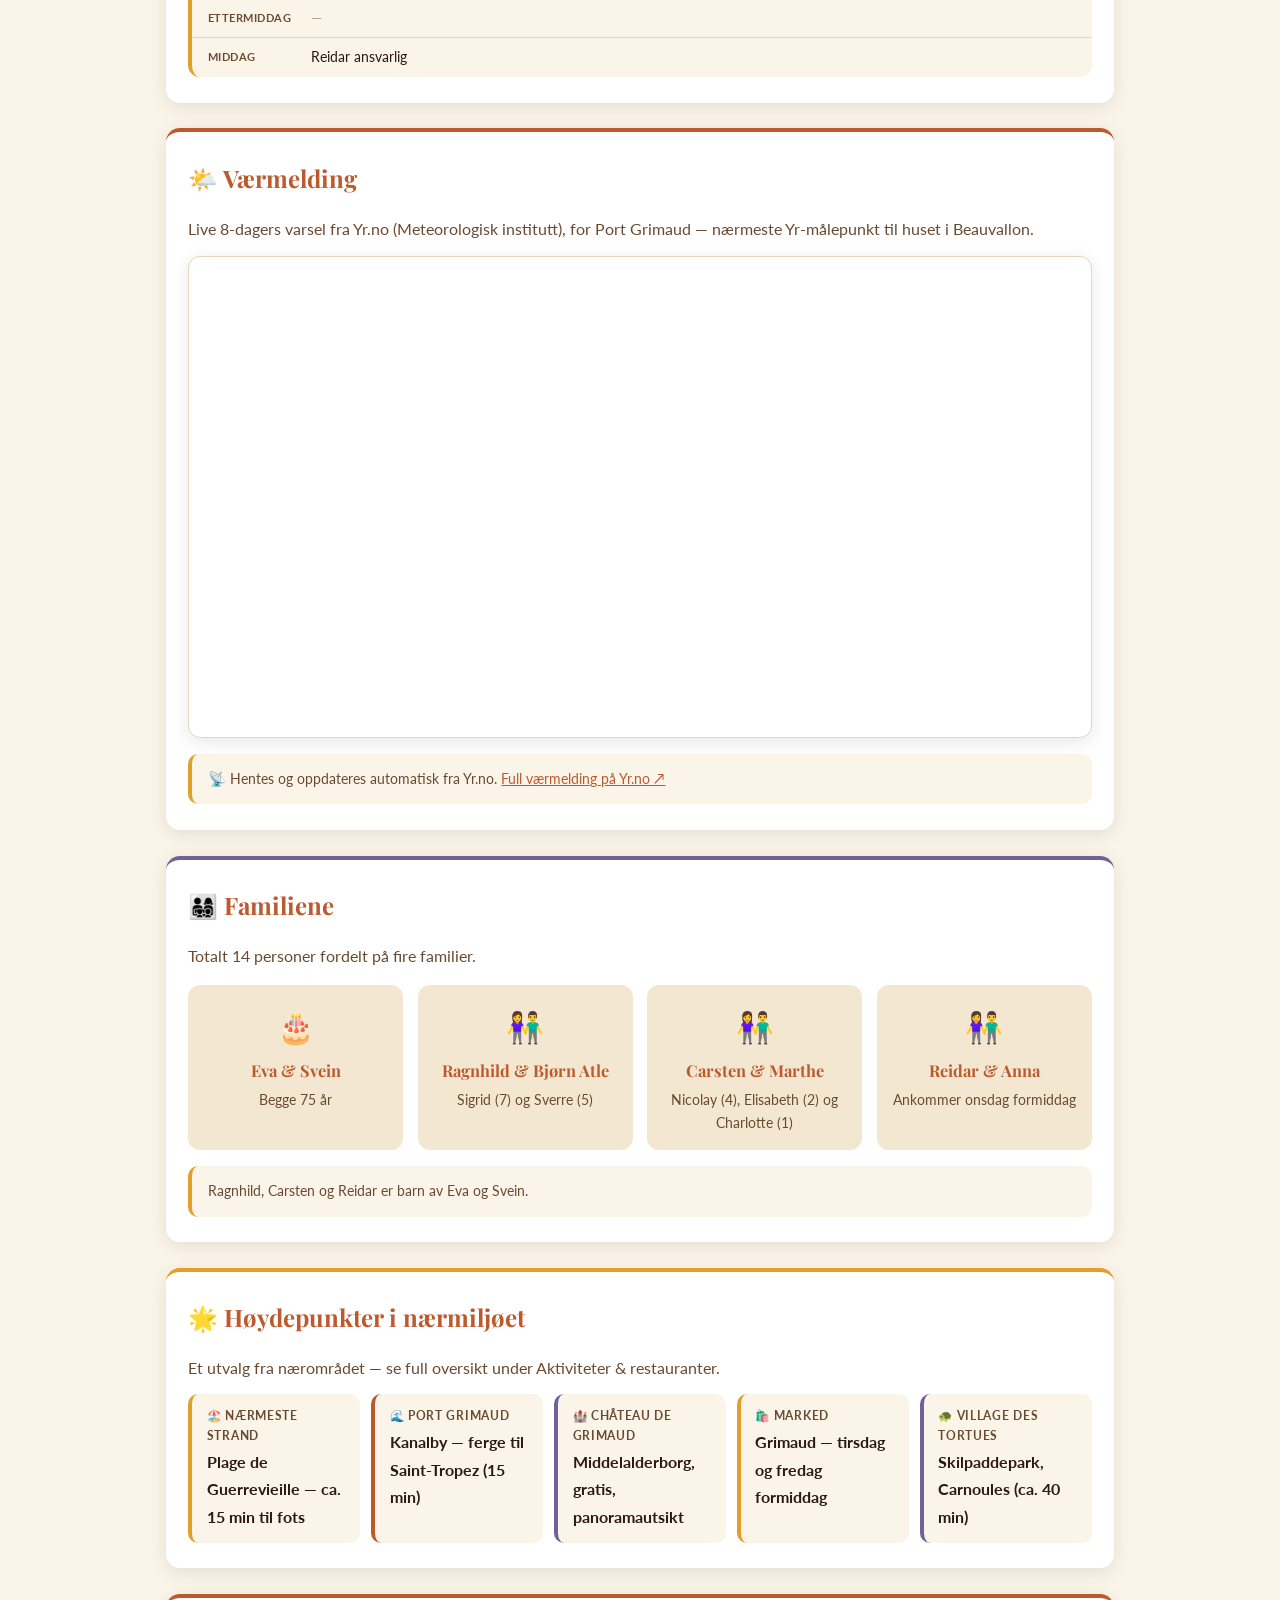
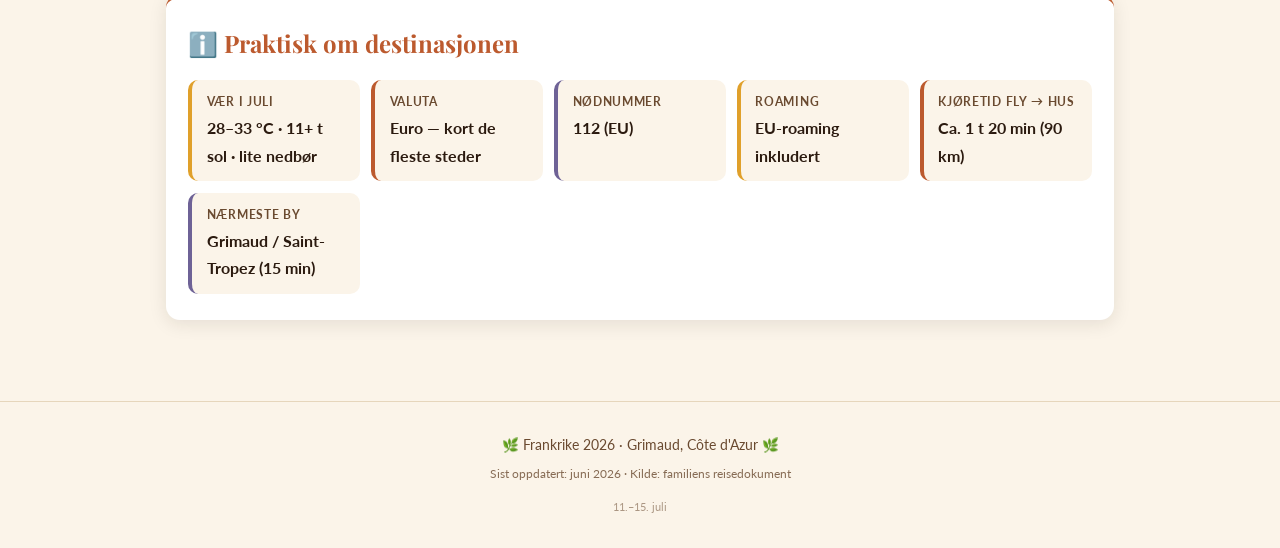
==== commit e0d3d805: "Update index.html" ====
--- a/index.html
+++ b/index.html
@@ -96,7 +96,11 @@
   <!-- DAGSPROGRAM -->
   <section id="dagsprogram">
     <h2>📅 Dagsprogram</h2>
-    <p class="ingress">Oversikt for fellesdagene i huset, 4.–10. juli. Tomme felter fylles inn etter hvert.<br><b>Frokost:</b> Lages i huset. Mat innkjøpt til ankomst. Fylles på av BA ila uker basert på felles handleliste.</p>
+    <p class="ingress">Oversikt for fellesdagene i huset, 4.–10. juli. Tomme felter fylles inn etter hvert.
+      <br><b>Frokost:</b> Lages i huset. Mat innkjøpt til ankomst. Fylles på av BA ila uker basert på felles handleliste.
+    <br><b>Lunsj/middag:</b> <a href="https://www.chefdoriattieh.com/">Chef Dori Attieh</a> booket til lunsj/middag noen dager. Se under.
+    
+    </p>
     <div class="prog">
 
       <div class="prog-dag">
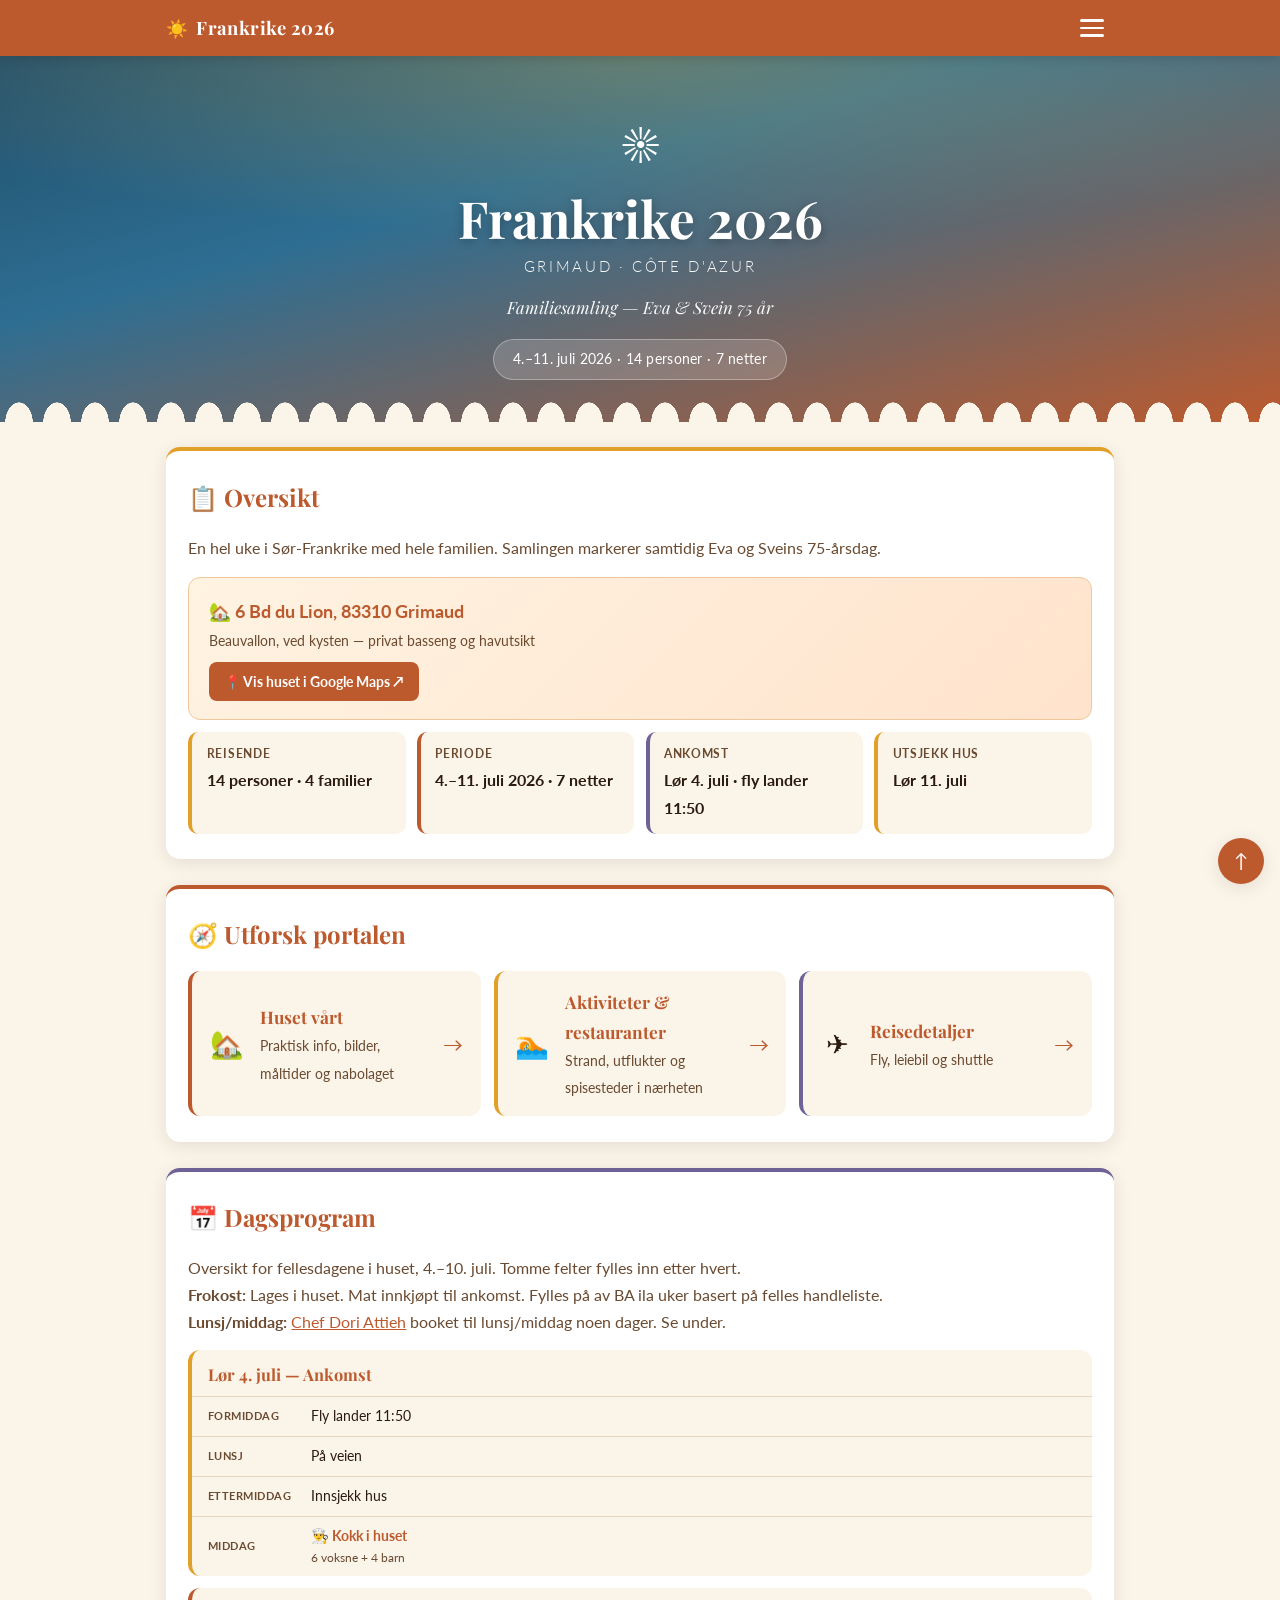
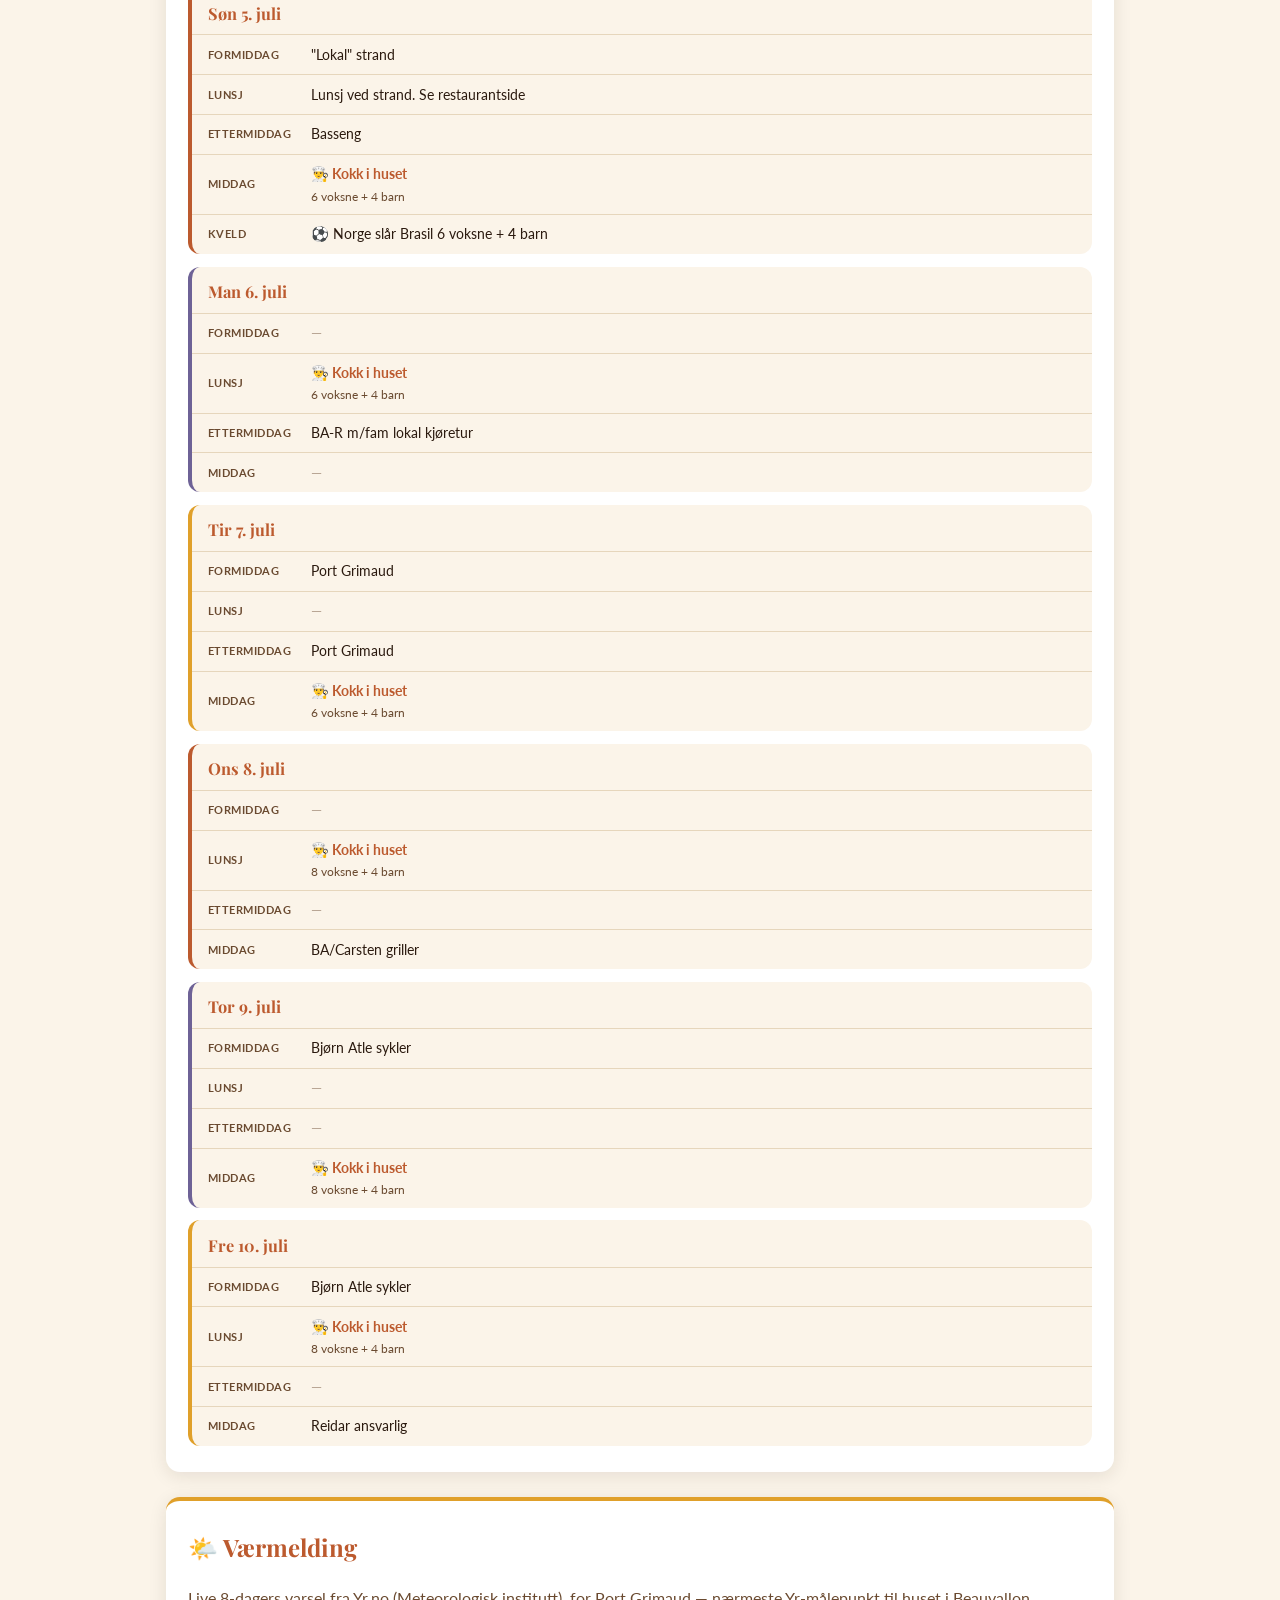
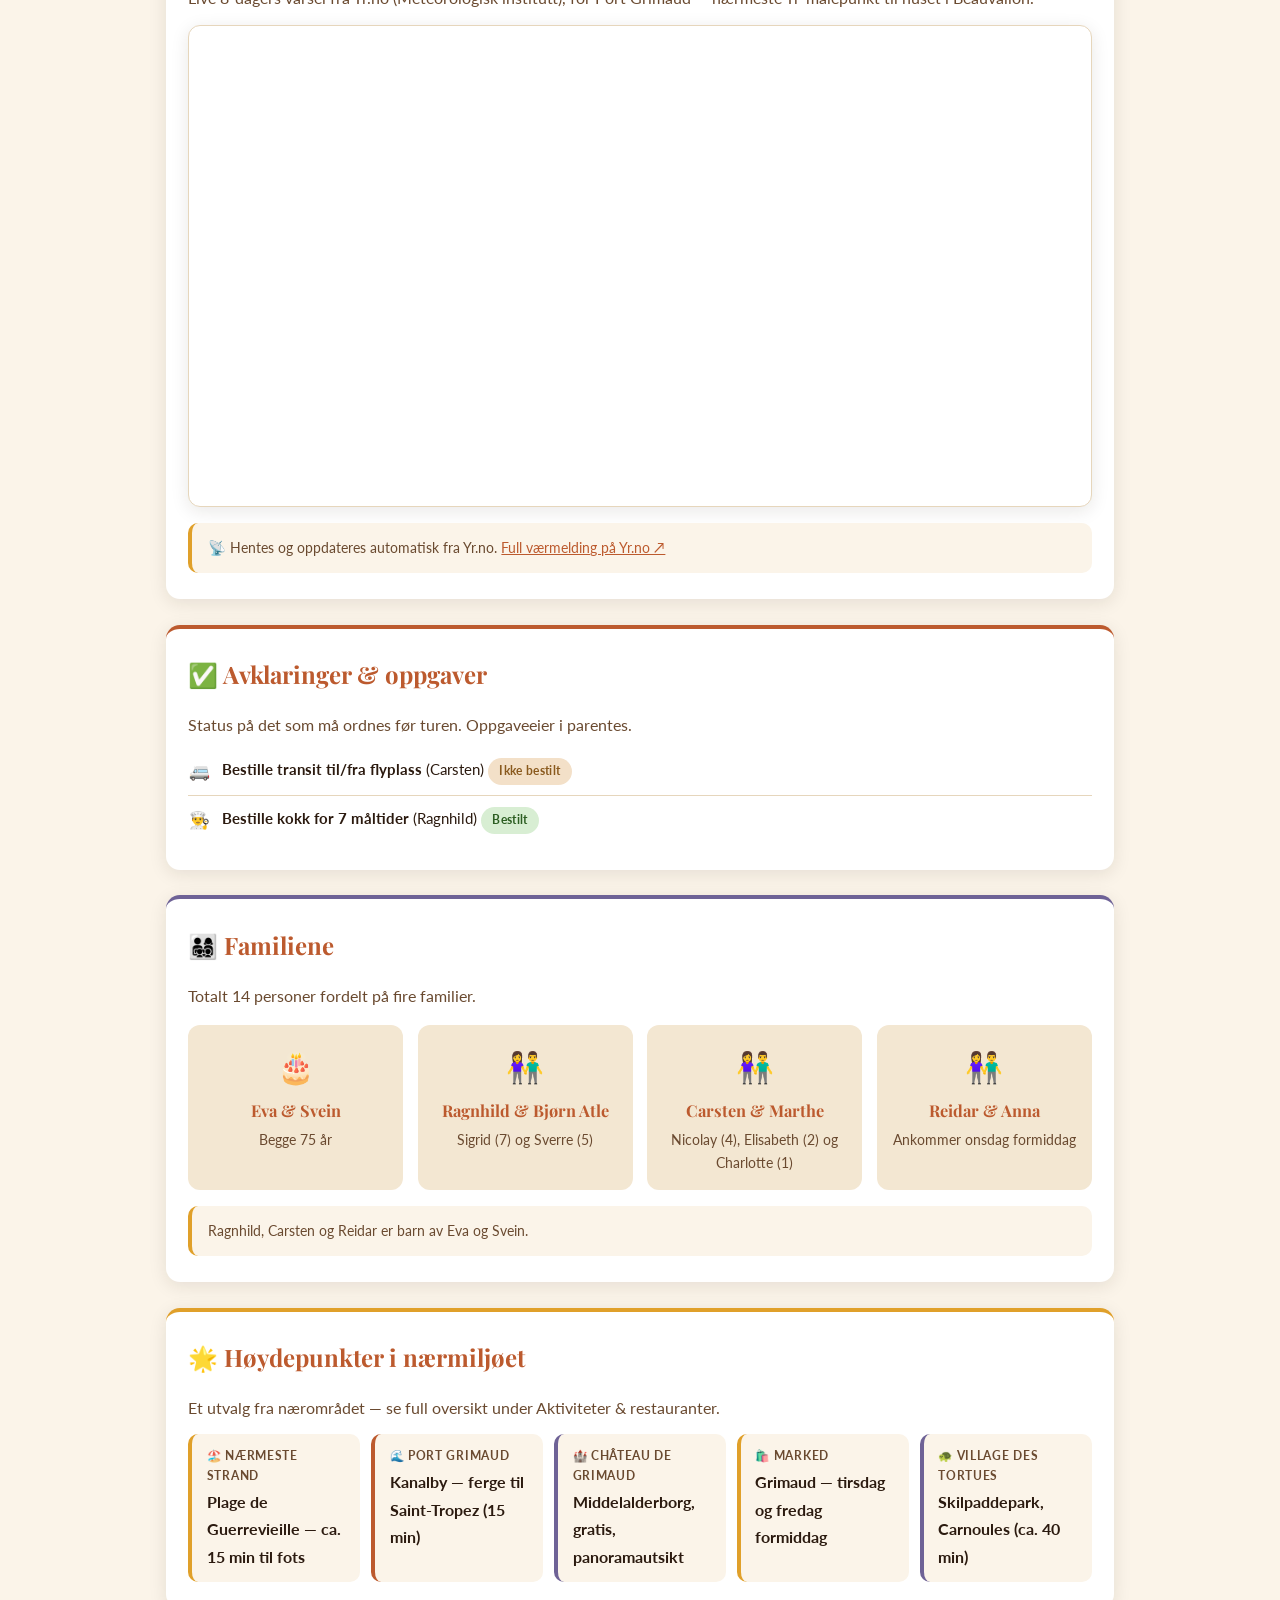
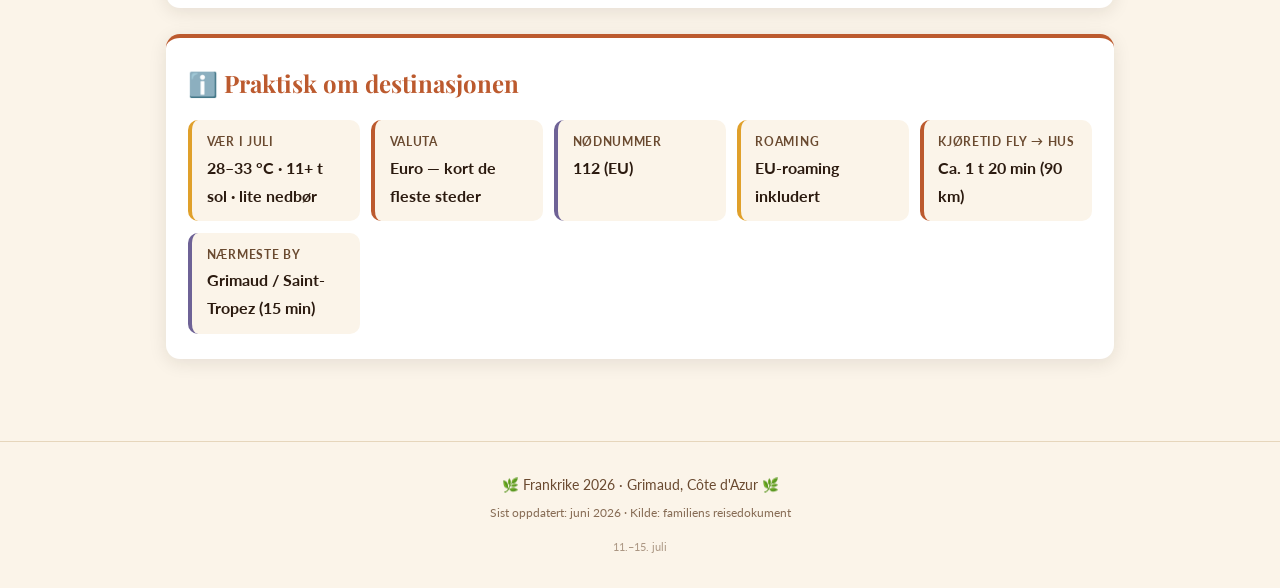
==== commit 0d9e47c9: "Update index.html" ====
--- a/index.html
+++ b/index.html
@@ -84,15 +84,7 @@
       </a>
     </div>
   </section>
-  <!-- AVKLARINGER & OPPGAVER -->
-  <section id="oppgaver">
-    <h2>✅ Avklaringer &amp; oppgaver</h2>
-    <p class="ingress">Status på det som må ordnes før turen. Oppgaveeier i parentes.</p>
-    <ul class="liste">
-      <li><span class="ik">🚐</span><div><strong>Bestille transit til/fra flyplass</strong> (Carsten) <span class="status-pill status-vent">Ikke bestilt</span></div></li>
-      <li><span class="ik">👨‍🍳</span><div><strong>Bestille kokk for 7 måltider</strong> (Ragnhild) <span class="status-pill status-betalt">Bestilt</span></div></li>
-    </ul>
-  </section>
+
   <!-- DAGSPROGRAM -->
   <section id="dagsprogram">
     <h2>📅 Dagsprogram</h2>
@@ -118,6 +110,8 @@
         <div class="prog-rad"><span class="nar">Lunsj</span><span class="hva">Lunsj ved strand. Se restaurantside</span></div>
         <div class="prog-rad"><span class="nar">Ettermiddag</span><span class="hva">Basseng</span></div>
         <div class="prog-rad"><span class="nar">Middag</span><span class="hva kokk">👨‍🍳 Kokk i huset <span class="ant">6 voksne + 4 barn</span></span></div>
+         <div class="prog-rad"><span class="nar">Kveld</span><span class="hva">⚽️ Norge slår Brasil <span class="ant">6 voksne + 4 barn</span></span></div>
+        
       </div>
 
       <div class="prog-dag">
@@ -180,7 +174,15 @@
   </section>
 
 
-  
+    <!-- AVKLARINGER & OPPGAVER -->
+  <section id="oppgaver">
+    <h2>✅ Avklaringer &amp; oppgaver</h2>
+    <p class="ingress">Status på det som må ordnes før turen. Oppgaveeier i parentes.</p>
+    <ul class="liste">
+      <li><span class="ik">🚐</span><div><strong>Bestille transit til/fra flyplass</strong> (Carsten) <span class="status-pill status-vent">Ikke bestilt</span></div></li>
+      <li><span class="ik">👨‍🍳</span><div><strong>Bestille kokk for 7 måltider</strong> (Ragnhild) <span class="status-pill status-betalt">Bestilt</span></div></li>
+    </ul>
+  </section>
   <!-- FAMILIENE -->
   <section id="familiene">
     <h2>👨‍👩‍👧‍👦 Familiene</h2>
